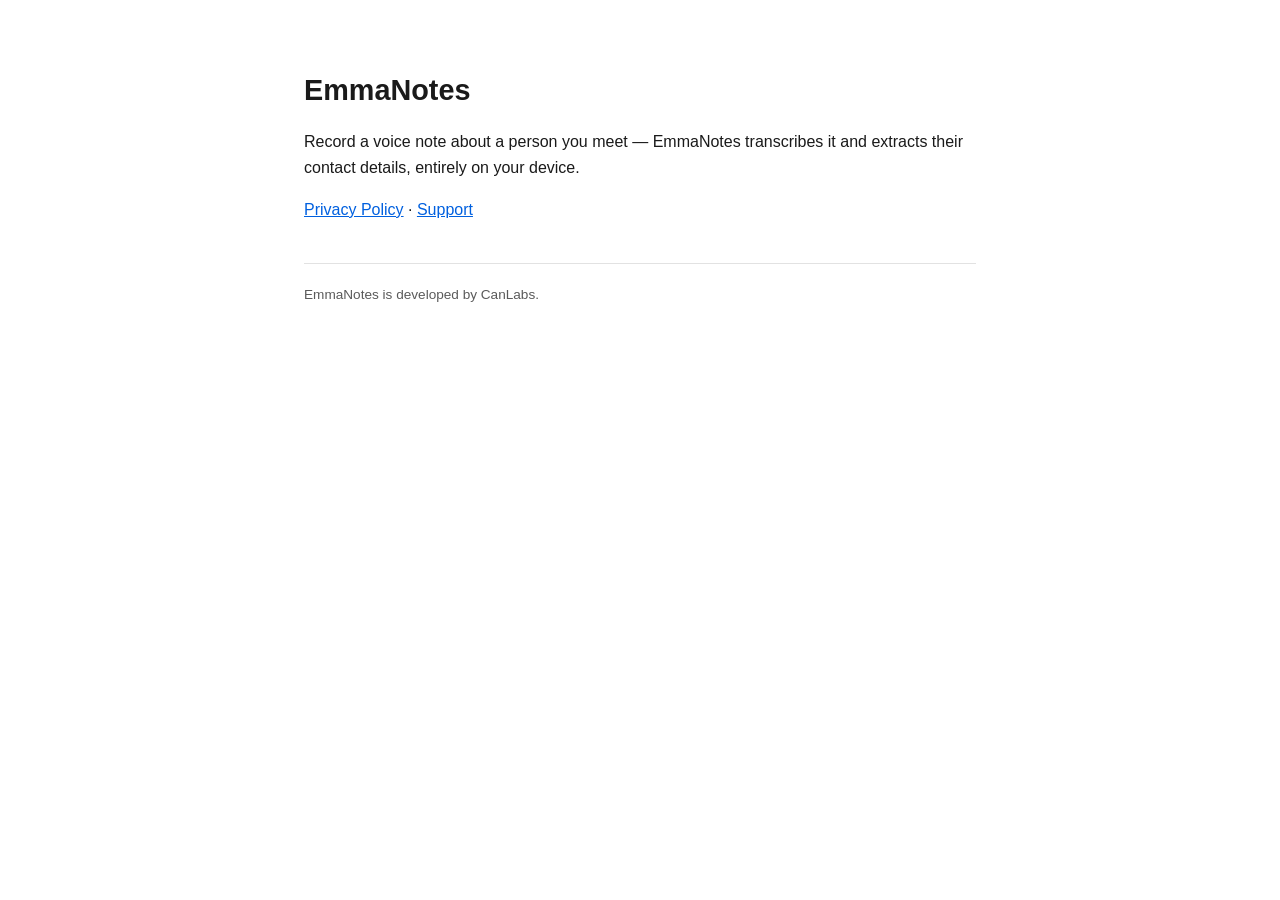
==== index.html @ cced8e54 "Add EmmaNotes privacy policy and support pages" ====
<!doctype html>
<html lang="en">
<head>
<meta charset="utf-8">
<meta name="viewport" content="width=device-width, initial-scale=1">
<title>EmmaNotes</title>
<link rel="stylesheet" href="style.css">
</head>
<body>
<main>
<h1>EmmaNotes</h1>
<p>Record a voice note about a person you meet — EmmaNotes transcribes it
and extracts their contact details, entirely on your device.</p>
<p>
  <a href="privacy.html">Privacy Policy</a> ·
  <a href="support.html">Support</a>
</p>
<footer>EmmaNotes is developed by CanLabs.</footer>
</main>
</body>
</html>
---- style.css ----
:root {
  color-scheme: light dark;
  --fg: #1a1a1a;
  --bg: #ffffff;
  --muted: #5a5a5a;
  --accent: #0060df;
  --border: #e2e2e2;
}
@media (prefers-color-scheme: dark) {
  :root {
    --fg: #f0f0f0;
    --bg: #121212;
    --muted: #a8a8a8;
    --accent: #6ea8ff;
    --border: #2c2c2c;
  }
}
* { box-sizing: border-box; }
body {
  margin: 0;
  font-family: -apple-system, BlinkMacSystemFont, "Segoe UI", Roboto, sans-serif;
  color: var(--fg);
  background: var(--bg);
  line-height: 1.6;
}
main {
  max-width: 720px;
  margin: 0 auto;
  padding: 48px 24px 96px;
}
h1 { font-size: 1.8rem; margin-bottom: 4px; }
h2 { font-size: 1.15rem; margin-top: 2.2em; }
.updated { color: var(--muted); font-size: 0.9rem; margin-bottom: 2em; }
a { color: var(--accent); }
nav { margin-bottom: 2.5em; font-size: 0.95rem; }
nav a { margin-right: 16px; }
footer { margin-top: 3em; padding-top: 1.5em; border-top: 1px solid var(--border); color: var(--muted); font-size: 0.85rem; }
ul { padding-left: 1.3em; }
li { margin-bottom: 0.4em; }
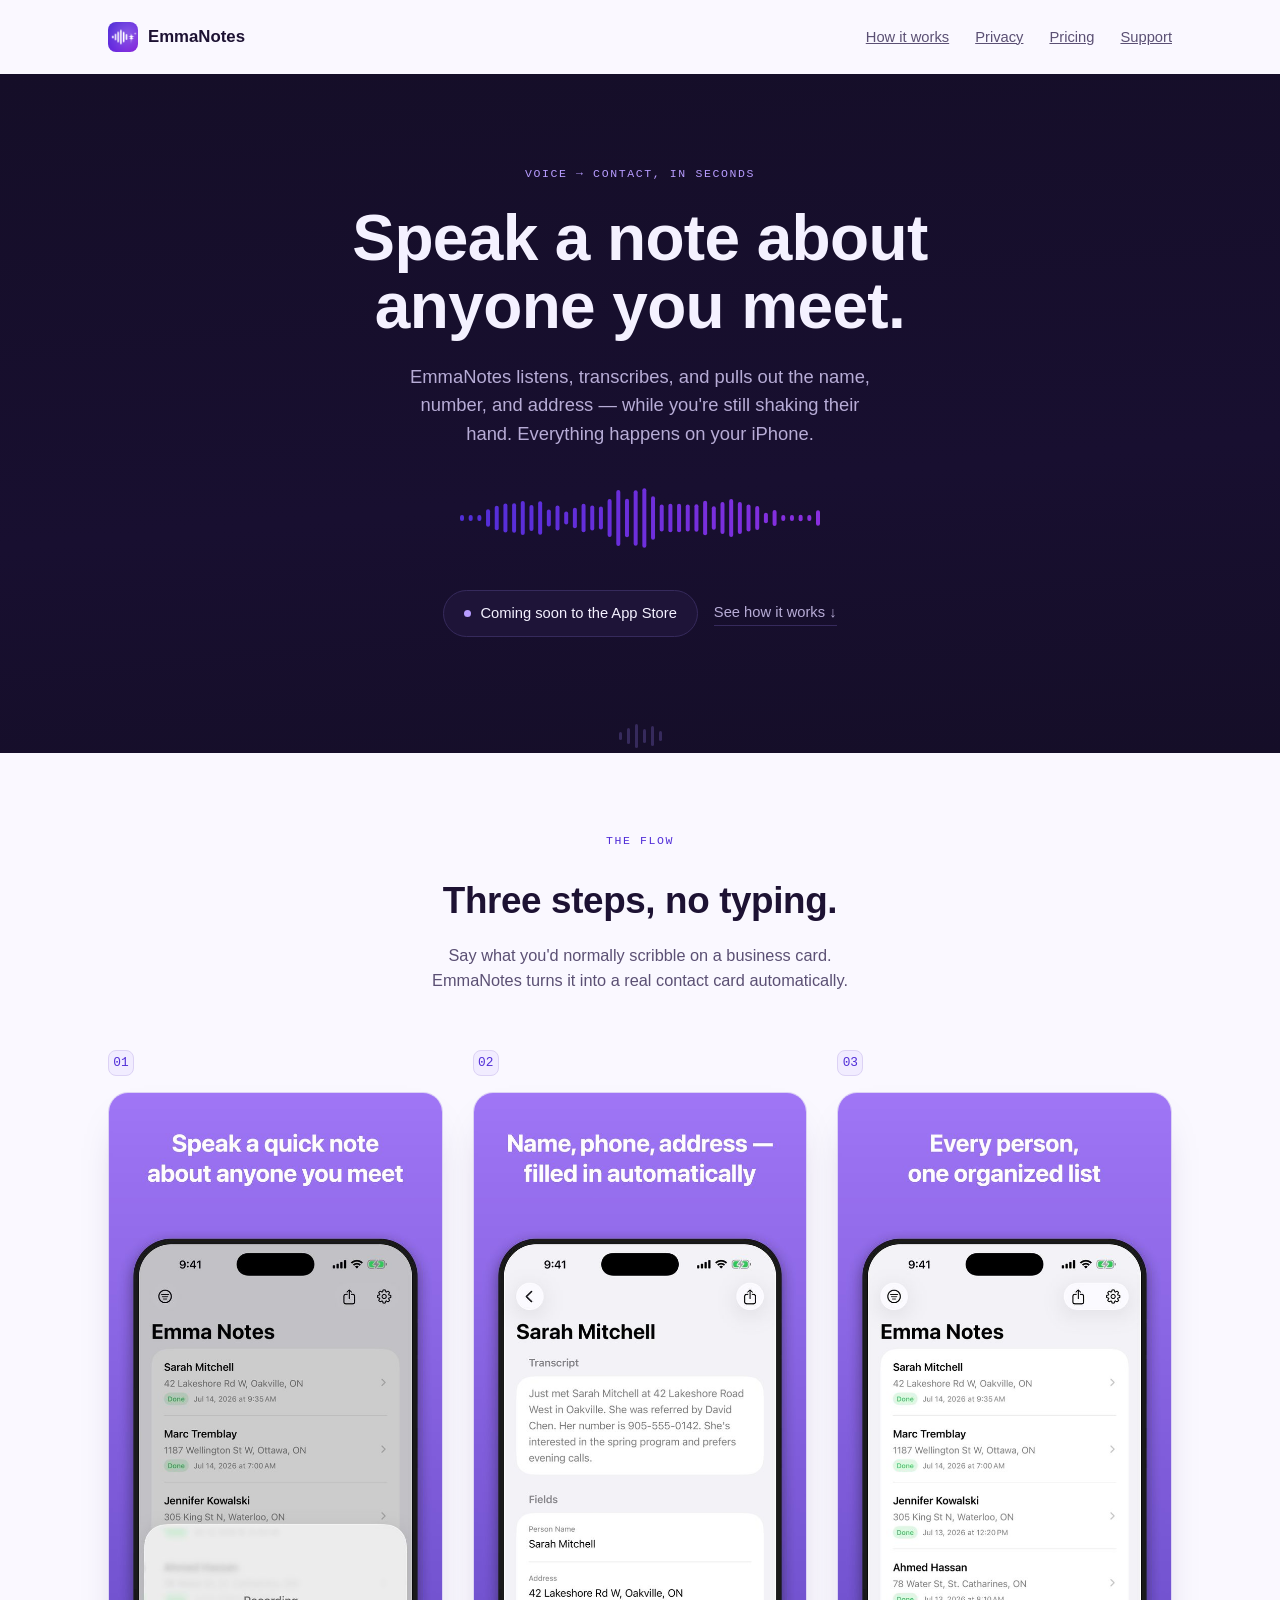
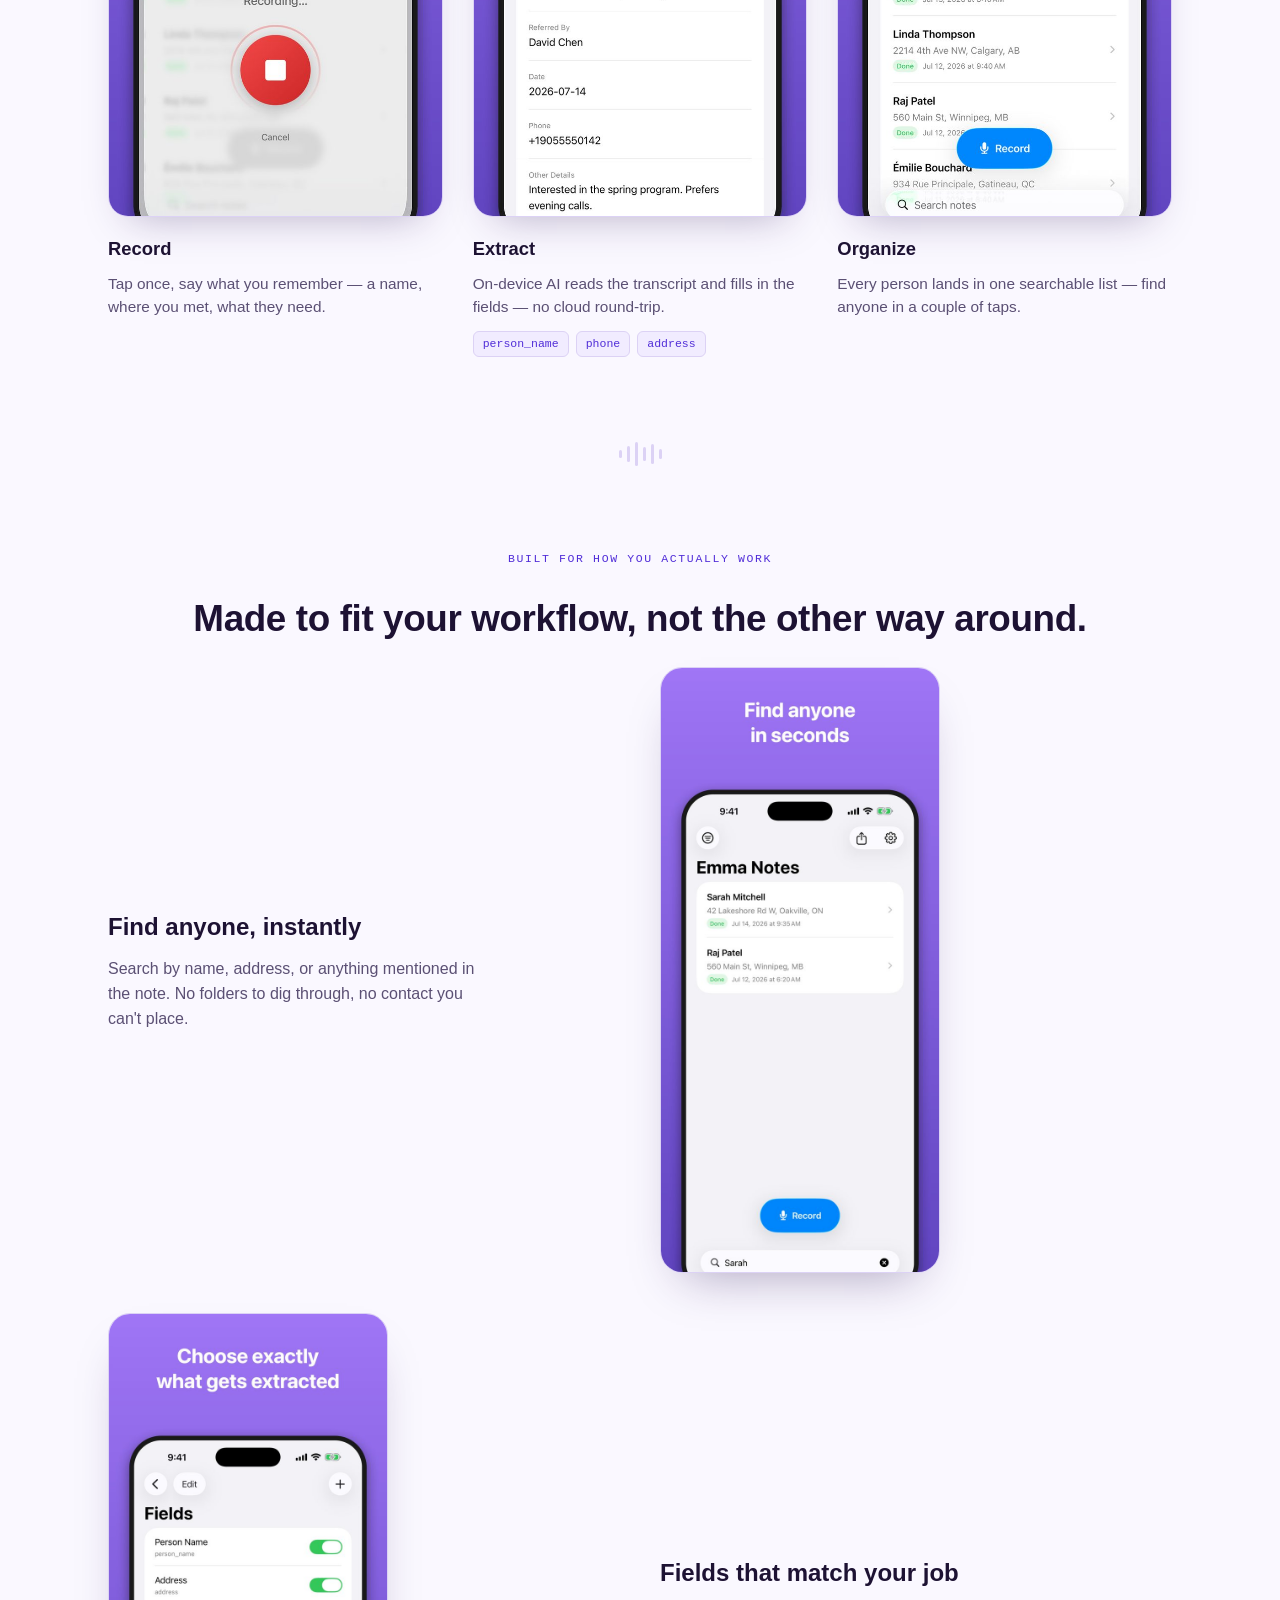
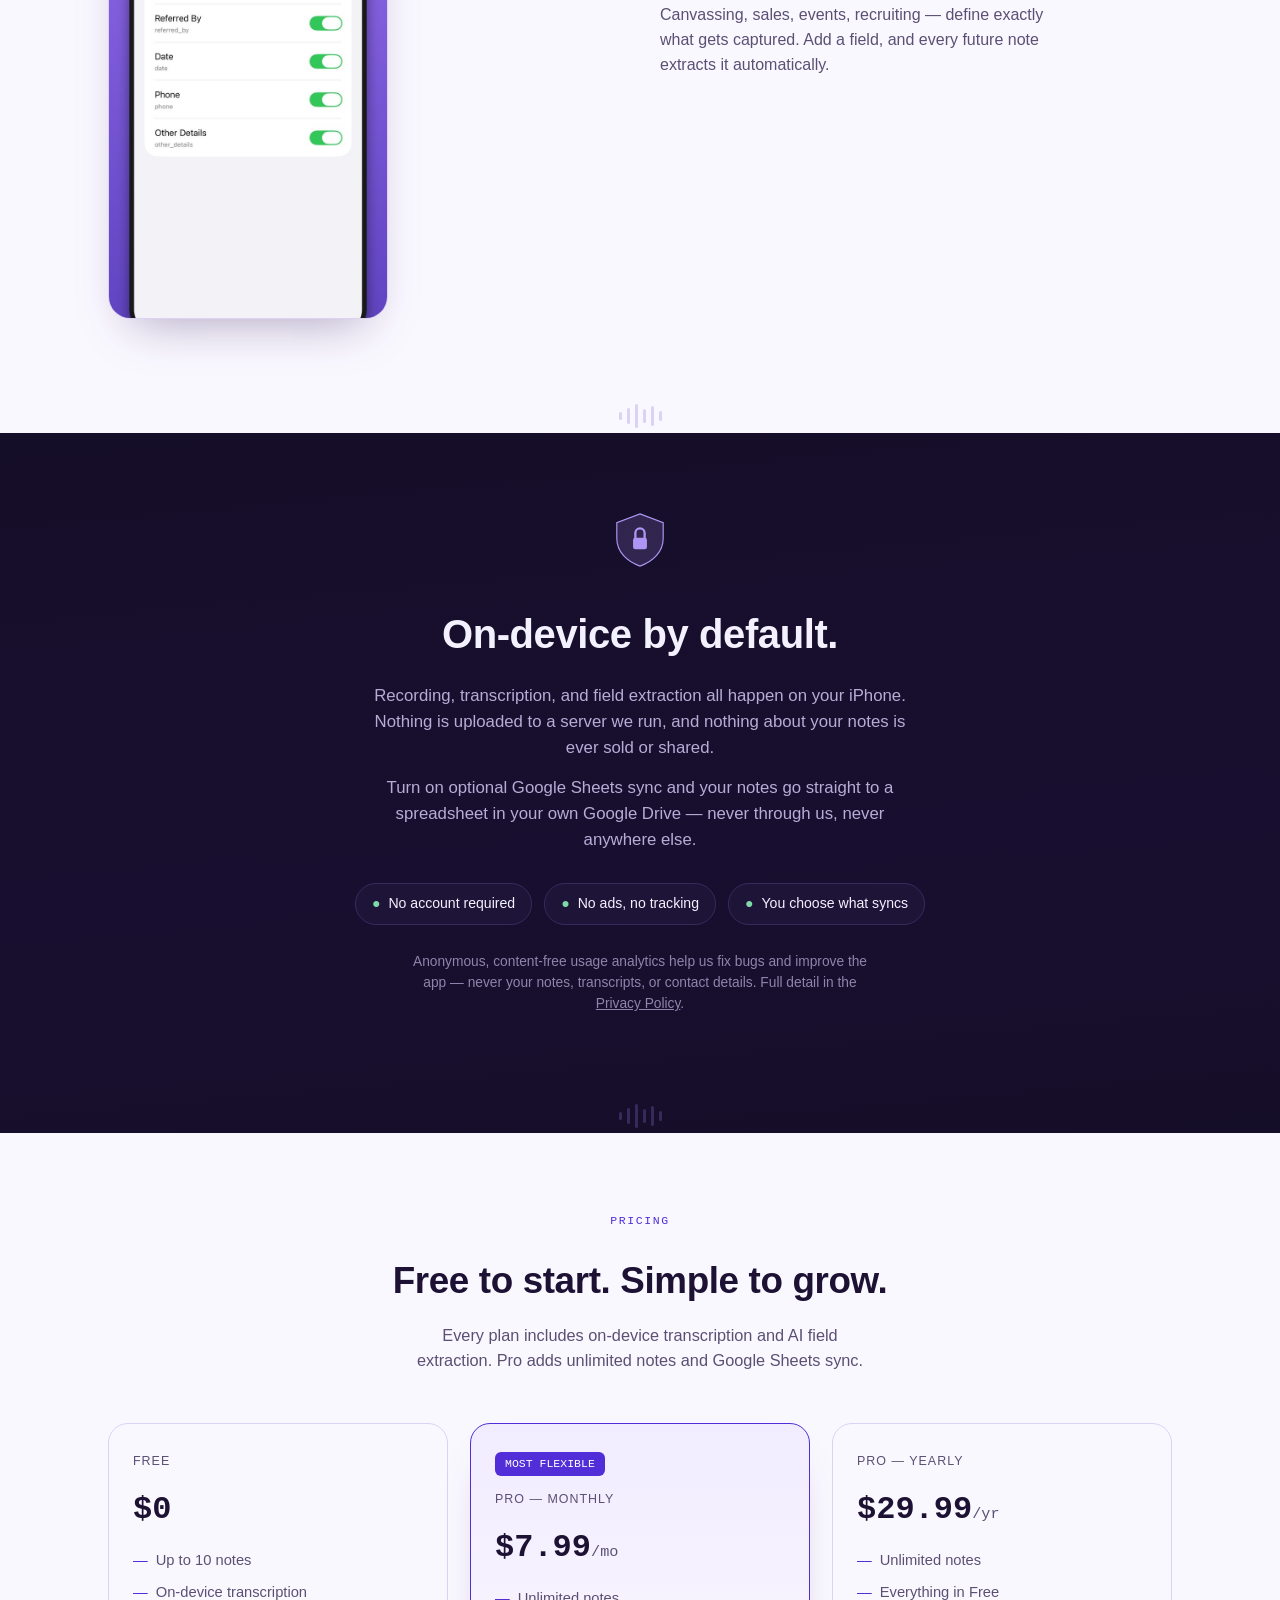
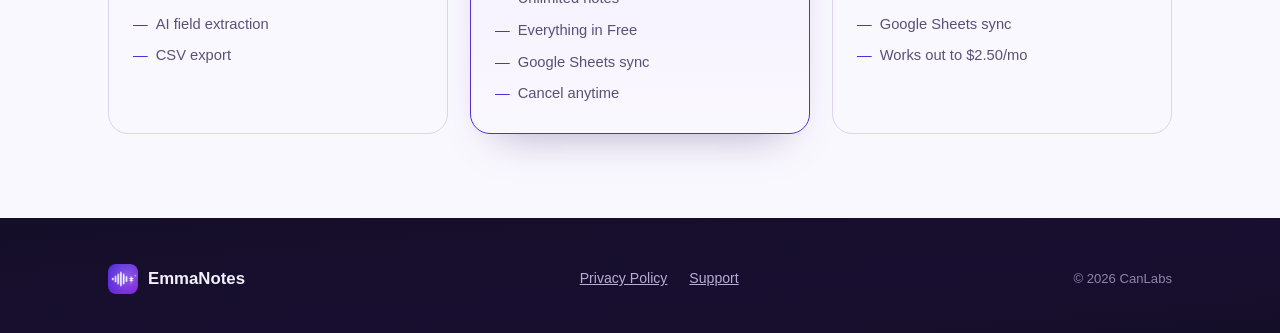
==== commit 1b6676d8: "Replace placeholder homepage with the full marketing landing page Hero, three-step "how it works" fl" ====
--- a/index.html
+++ b/index.html
@@ -3,19 +3,426 @@
 <head>
 <meta charset="utf-8">
 <meta name="viewport" content="width=device-width, initial-scale=1">
-<title>EmmaNotes</title>
-<link rel="stylesheet" href="style.css">
+<title>EmmaNotes — Speak a note about anyone you meet</title>
+<meta name="description" content="EmmaNotes transcribes and organizes voice notes about people you meet, entirely on your iPhone.">
+<link rel="icon" href="assets/icon.png">
+<style>
+  :root {
+    --ink: #150E28;
+    --ink-raised: #1E1438;
+    --ink-line: #362A5C;
+    --paper: #FAF8FF;
+    --paper-raised: #F1ECFF;
+    --paper-line: #DCD2F5;
+    --violet-deep: #512ED8;
+    --violet-bright: #8B2FE0;
+    --violet-glow: #B79CFF;
+    --text-on-paper: #1D1233;
+    --text-on-paper-dim: #5B5074;
+    --text-on-ink: #F4F1FF;
+    --text-on-ink-dim: #B7ACD6;
+    --shadow-color: 262deg 60% 20%;
+  }
+  :root[data-theme="dark"] { color-scheme: dark; }
+  :root[data-theme="light"] { color-scheme: light; }
+  @media (prefers-color-scheme: dark) {
+    :root:not([data-theme="light"]) { color-scheme: dark; }
+  }
+
+  * { box-sizing: border-box; margin: 0; padding: 0; }
+  html { scroll-behavior: smooth; }
+  body {
+    background: var(--paper);
+    color: var(--text-on-paper);
+    font-family: -apple-system, BlinkMacSystemFont, "Segoe UI", Roboto, Helvetica, Arial, sans-serif;
+    line-height: 1.55;
+    -webkit-font-smoothing: antialiased;
+    overflow-x: hidden;
+  }
+  .display {
+    font-family: ui-rounded, -apple-system, BlinkMacSystemFont, "SF Pro Rounded", "Helvetica Neue", sans-serif;
+    font-weight: 800;
+    letter-spacing: -0.01em;
+    text-wrap: balance;
+  }
+  .mono {
+    font-family: ui-monospace, "SF Mono", "Cascadia Code", Menlo, monospace;
+  }
+  a { color: inherit; }
+  img { max-width: 100%; display: block; }
+  .wrap { max-width: 1120px; margin: 0 auto; padding: 0 28px; }
+  section { position: relative; }
+
+  /* ---------- waveform divider ---------- */
+  .wave-divider { display: flex; align-items: center; justify-content: center; gap: 5px; height: 34px; }
+  .wave-divider span {
+    width: 3px; border-radius: 3px;
+    background: var(--divider-color, var(--paper-line));
+    animation: wave-pulse 2.6s ease-in-out infinite;
+  }
+  @media (prefers-reduced-motion: reduce) { .wave-divider span { animation: none; } }
+  .wave-divider span:nth-child(1) { height: 8px;  animation-delay: -1.9s; }
+  .wave-divider span:nth-child(2) { height: 16px; animation-delay: -1.5s; }
+  .wave-divider span:nth-child(3) { height: 24px; animation-delay: -1.1s; }
+  .wave-divider span:nth-child(4) { height: 14px; animation-delay: -0.7s; }
+  .wave-divider span:nth-child(5) { height: 20px; animation-delay: -0.3s; }
+  .wave-divider span:nth-child(6) { height: 10px; animation-delay: 0s; }
+  @keyframes wave-pulse { 0%,100% { transform: scaleY(0.55); opacity: .55; } 50% { transform: scaleY(1); opacity: 1; } }
+  .band-ink .wave-divider { --divider-color: var(--ink-line); }
+
+  /* ---------- nav ---------- */
+  nav.top {
+    display: flex; align-items: center; justify-content: space-between;
+    padding: 22px 28px; max-width: 1120px; margin: 0 auto;
+  }
+  .brand { display: flex; align-items: center; gap: 10px; font-weight: 800; font-size: 1.05rem; }
+  .brand img { width: 30px; height: 30px; border-radius: 8px; }
+  nav.top .links { display: flex; gap: 26px; font-size: 0.92rem; color: var(--text-on-paper-dim); }
+  nav.top .links a:hover { color: var(--violet-deep); }
+
+  /* ---------- hero (ink band) ---------- */
+  .band-ink {
+    background: linear-gradient(175deg, var(--ink) 0%, #180F30 60%, var(--ink) 100%);
+    color: var(--text-on-ink);
+  }
+  .hero { padding: 86px 0 70px; text-align: center; }
+  .eyebrow {
+    display: inline-block; font-size: 0.72rem; letter-spacing: 0.14em; text-transform: uppercase;
+    color: var(--violet-glow); margin-bottom: 22px;
+  }
+  .hero h1 { font-size: clamp(2.4rem, 5.4vw, 4rem); line-height: 1.06; margin-bottom: 22px; }
+  .hero .sub {
+    max-width: 46ch; margin: 0 auto 34px; font-size: 1.15rem; color: var(--text-on-ink-dim);
+  }
+  canvas#wave { display: block; margin: 0 auto 36px; }
+  .cta-row { display: flex; align-items: center; justify-content: center; gap: 16px; flex-wrap: wrap; margin-bottom: 12px; }
+  .badge-soon {
+    display: inline-flex; align-items: center; gap: 9px;
+    border: 1px solid var(--ink-line); border-radius: 999px; padding: 11px 20px;
+    font-size: 0.92rem; color: var(--text-on-ink);
+    background: var(--ink-raised);
+  }
+  .badge-soon .dot { width: 7px; height: 7px; border-radius: 50%; background: var(--violet-glow); animation: dot-pulse 1.8s ease-in-out infinite; }
+  @media (prefers-reduced-motion: reduce) { .badge-soon .dot { animation: none; } }
+  @keyframes dot-pulse { 0%,100% { opacity: 0.4; } 50% { opacity: 1; } }
+  .link-ghost {
+    font-size: 0.92rem; color: var(--text-on-ink-dim); text-decoration: none; border-bottom: 1px solid var(--ink-line); padding-bottom: 2px;
+  }
+  .link-ghost:hover { color: var(--text-on-ink); border-color: var(--violet-glow); }
+
+  /* ---------- how it works (paper band) ---------- */
+  .band-paper { background: var(--paper); }
+  .section-head { text-align: center; padding: 74px 0 10px; }
+  .section-head .eyebrow { color: var(--violet-deep); }
+  .section-head h2 { font-size: clamp(1.7rem, 3.4vw, 2.3rem); color: var(--text-on-paper); }
+  .section-head p { max-width: 52ch; margin: 14px auto 0; color: var(--text-on-paper-dim); font-size: 1.02rem; }
+
+  .steps { display: grid; grid-template-columns: repeat(3, 1fr); gap: 30px; padding: 46px 0 80px; }
+  @media (max-width: 860px) { .steps { grid-template-columns: 1fr; max-width: 380px; margin: 0 auto; } }
+  .step { text-align: left; }
+  .step .num {
+    font-family: ui-monospace, "SF Mono", Menlo, monospace; font-size: 0.8rem; color: var(--violet-deep);
+    background: var(--paper-raised); border: 1px solid var(--paper-line);
+    display: inline-flex; align-items: center; justify-content: center;
+    width: 26px; height: 26px; border-radius: 8px; margin-bottom: 16px;
+  }
+  .step .frame {
+    border-radius: 20px; overflow: hidden; border: 1px solid var(--paper-line);
+    box-shadow: 0 20px 40px -22px hsl(var(--shadow-color) / 0.35);
+    margin-bottom: 18px;
+  }
+  .step .frame img { width: 100%; }
+  .step h3 { font-size: 1.15rem; margin-bottom: 8px; }
+  .step p { color: var(--text-on-paper-dim); font-size: 0.96rem; }
+  .step .tags { display: flex; flex-wrap: wrap; gap: 7px; margin-top: 12px; }
+  .tag {
+    font-family: ui-monospace, "SF Mono", Menlo, monospace; font-size: 0.72rem;
+    background: var(--paper-raised); border: 1px solid var(--paper-line); color: var(--violet-deep);
+    padding: 3px 9px; border-radius: 6px;
+  }
+
+  /* ---------- features (paper, two-up) ---------- */
+  .features { display: grid; grid-template-columns: 1fr 1fr; gap: 40px; padding: 10px 0 80px; align-items: center; }
+  @media (max-width: 860px) { .features { grid-template-columns: 1fr; } }
+  .feature-row { display: contents; }
+  @media (max-width: 860px) { .feature-row { display: grid; gap: 40px; margin-bottom: 20px; } }
+  .feature-text h3 { font-size: 1.5rem; margin-bottom: 12px; }
+  .feature-text p { color: var(--text-on-paper-dim); font-size: 1rem; max-width: 44ch; }
+  .feature-img .frame {
+    border-radius: 22px; overflow: hidden; border: 1px solid var(--paper-line);
+    box-shadow: 0 24px 48px -24px hsl(var(--shadow-color) / 0.4);
+    max-width: 280px;
+  }
+  .feature-img .frame img { width: 100%; }
+  .feature-img { display: flex; }
+  .feature-row:nth-of-type(2) .feature-img { justify-content: flex-start; }
+  .feature-row:nth-of-type(2) .feature-text { order: 2; }
+
+  /* ---------- privacy (ink band) ---------- */
+  .privacy { padding: 78px 0 84px; text-align: center; }
+  .shield { width: 58px; height: 58px; margin: 0 auto 26px; opacity: 0.95; }
+  .privacy h2 { font-size: clamp(1.9rem, 3.6vw, 2.5rem); margin-bottom: 18px; }
+  .privacy p { max-width: 58ch; margin: 0 auto; color: var(--text-on-ink-dim); font-size: 1.05rem; }
+  .privacy p + p { margin-top: 14px; }
+  .privacy .fine { max-width: 60ch; margin: 26px auto 0; font-size: 0.86rem; color: var(--text-on-ink-dim); opacity: 0.75; }
+  .chips { display: flex; justify-content: center; gap: 12px; flex-wrap: wrap; margin: 30px 0 6px; }
+  .chip {
+    display: inline-flex; align-items: center; gap: 8px;
+    border: 1px solid var(--ink-line); background: var(--ink-raised);
+    border-radius: 999px; padding: 9px 16px; font-size: 0.88rem; color: var(--text-on-ink);
+  }
+  .chip .ok { color: #7ED9A6; }
+
+  /* ---------- pricing (paper) ---------- */
+  .pricing-grid { display: grid; grid-template-columns: repeat(3, 1fr); gap: 22px; padding: 40px 0 84px; }
+  @media (max-width: 860px) { .pricing-grid { grid-template-columns: 1fr; max-width: 380px; margin: 0 auto; } }
+  .plan {
+    border: 1px solid var(--paper-line); border-radius: 20px; padding: 28px 24px;
+    background: var(--paper);
+    display: flex; flex-direction: column; gap: 14px;
+  }
+  .plan.pro {
+    border-color: var(--violet-deep);
+    background: linear-gradient(180deg, var(--paper-raised), var(--paper));
+    box-shadow: 0 22px 44px -26px hsl(var(--shadow-color) / 0.4);
+  }
+  .plan .kicker { font-size: 0.78rem; letter-spacing: 0.08em; text-transform: uppercase; color: var(--text-on-paper-dim); }
+  .plan .price { font-family: ui-monospace, "SF Mono", Menlo, monospace; font-variant-numeric: tabular-nums; font-size: 2rem; font-weight: 600; }
+  .plan .price small { font-size: 0.95rem; font-weight: 400; color: var(--text-on-paper-dim); }
+  .plan ul { list-style: none; display: flex; flex-direction: column; gap: 9px; font-size: 0.92rem; color: var(--text-on-paper-dim); }
+  .plan ul li::before { content: "—"; color: var(--violet-deep); margin-right: 8px; }
+  .plan .tier-label {
+    align-self: flex-start; font-size: 0.72rem; font-family: ui-monospace, "SF Mono", Menlo, monospace;
+    background: var(--violet-deep); color: white; padding: 3px 10px; border-radius: 6px;
+  }
+
+  /* ---------- footer (ink) ---------- */
+  footer.band-ink { padding: 46px 0 40px; }
+  .foot-row { display: flex; align-items: center; justify-content: space-between; flex-wrap: wrap; gap: 18px; }
+  .foot-links { display: flex; gap: 22px; font-size: 0.88rem; color: var(--text-on-ink-dim); }
+  .foot-links a:hover { color: var(--text-on-ink); }
+  .foot-copy { font-size: 0.82rem; color: var(--text-on-ink-dim); opacity: 0.75; }
+  :focus-visible { outline: 2px solid var(--violet-glow); outline-offset: 3px; }
+</style>
 </head>
 <body>
-<main>
-<h1>EmmaNotes</h1>
-<p>Record a voice note about a person you meet — EmmaNotes transcribes it
-and extracts their contact details, entirely on your device.</p>
-<p>
-  <a href="privacy.html">Privacy Policy</a> ·
-  <a href="support.html">Support</a>
-</p>
-<footer>EmmaNotes is developed by CanLabs.</footer>
-</main>
+
+
+<nav class="top">
+  <div class="brand">
+    <img src="assets/icon.png" alt="">
+    EmmaNotes
+  </div>
+  <div class="links">
+    <a href="#how">How it works</a>
+    <a href="#privacy">Privacy</a>
+    <a href="#pricing">Pricing</a>
+    <a href="support.html">Support</a>
+  </div>
+</nav>
+
+<section class="band-ink">
+  <div class="wrap hero">
+    <span class="eyebrow mono">Voice → contact, in seconds</span>
+    <h1 class="display">Speak a note about<br>anyone you meet.</h1>
+    <p class="sub">EmmaNotes listens, transcribes, and pulls out the name, number, and address — while you're still shaking their hand. Everything happens on your iPhone.</p>
+    <canvas id="wave" width="360" height="72"></canvas>
+    <div class="cta-row">
+      <span class="badge-soon"><span class="dot"></span> Coming soon to the App Store</span>
+      <a class="link-ghost" href="#how">See how it works ↓</a>
+    </div>
+  </div>
+  <div class="wave-divider" aria-hidden="true"><span></span><span></span><span></span><span></span><span></span><span></span></div>
+</section>
+
+<section class="band-paper" id="how">
+  <div class="wrap">
+    <div class="section-head">
+      <span class="eyebrow mono">The flow</span>
+      <h2 class="display">Three steps, no typing.</h2>
+      <p>Say what you'd normally scribble on a business card. EmmaNotes turns it into a real contact card automatically.</p>
+    </div>
+    <div class="steps">
+      <div class="step">
+        <span class="num mono">01</span>
+        <div class="frame"><img src="assets/1-record.jpg" alt="Recording a voice note in EmmaNotes"></div>
+        <h3>Record</h3>
+        <p>Tap once, say what you remember — a name, where you met, what they need.</p>
+      </div>
+      <div class="step">
+        <span class="num mono">02</span>
+        <div class="frame"><img src="assets/2-fields.jpg" alt="EmmaNotes filling in structured fields from a transcript"></div>
+        <h3>Extract</h3>
+        <p>On-device AI reads the transcript and fills in the fields — no cloud round-trip.</p>
+        <div class="tags"><span class="tag">person_name</span><span class="tag">phone</span><span class="tag">address</span></div>
+      </div>
+      <div class="step">
+        <span class="num mono">03</span>
+        <div class="frame"><img src="assets/3-list.jpg" alt="A searchable list of organized notes in EmmaNotes"></div>
+        <h3>Organize</h3>
+        <p>Every person lands in one searchable list — find anyone in a couple of taps.</p>
+      </div>
+    </div>
+  </div>
+  <div class="wave-divider" aria-hidden="true"><span></span><span></span><span></span><span></span><span></span><span></span></div>
+</section>
+
+<section class="band-paper">
+  <div class="wrap">
+    <div class="section-head">
+      <span class="eyebrow mono">Built for how you actually work</span>
+      <h2 class="display">Made to fit your workflow, not the other way around.</h2>
+    </div>
+    <div class="features">
+      <div class="feature-row">
+        <div class="feature-text">
+          <h3>Find anyone, instantly</h3>
+          <p>Search by name, address, or anything mentioned in the note. No folders to dig through, no contact you can't place.</p>
+        </div>
+        <div class="feature-img"><div class="frame"><img src="assets/4-search.jpg" alt="Searching notes in EmmaNotes"></div></div>
+      </div>
+      <div class="feature-row">
+        <div class="feature-text">
+          <h3>Fields that match your job</h3>
+          <p>Canvassing, sales, events, recruiting — define exactly what gets captured. Add a field, and every future note extracts it automatically.</p>
+        </div>
+        <div class="feature-img"><div class="frame"><img src="assets/5-custom.jpg" alt="Customizing extracted fields in EmmaNotes"></div></div>
+      </div>
+    </div>
+  </div>
+  <div class="wave-divider" aria-hidden="true"><span></span><span></span><span></span><span></span><span></span><span></span></div>
+</section>
+
+<section class="band-ink" id="privacy">
+  <div class="wrap privacy">
+    <svg class="shield" viewBox="0 0 100 100" fill="none" xmlns="http://www.w3.org/2000/svg" aria-hidden="true">
+      <path d="M50 5L90 20V47C90 70 73 87 50 95C27 87 10 70 10 47V20L50 5Z" fill="var(--violet-glow)" opacity="0.18"/>
+      <path d="M50 5L90 20V47C90 70 73 87 50 95C27 87 10 70 10 47V20L50 5Z" stroke="var(--violet-glow)" stroke-width="2"/>
+      <rect x="38" y="46" width="24" height="20" rx="4" fill="var(--violet-glow)"/>
+      <path d="M42 46V38a8 8 0 0 1 16 0v8" stroke="var(--violet-glow)" stroke-width="4" stroke-linecap="round"/>
+    </svg>
+    <h2 class="display">On-device by default.</h2>
+    <p>Recording, transcription, and field extraction all happen on your iPhone. Nothing is uploaded to a server we run, and nothing about your notes is ever sold or shared.</p>
+    <p>Turn on optional Google Sheets sync and your notes go straight to a spreadsheet in your own Google Drive — never through us, never anywhere else.</p>
+    <div class="chips">
+      <span class="chip"><span class="ok">●</span> No account required</span>
+      <span class="chip"><span class="ok">●</span> No ads, no tracking</span>
+      <span class="chip"><span class="ok">●</span> You choose what syncs</span>
+    </div>
+    <p class="fine">Anonymous, content-free usage analytics help us fix bugs and improve the app — never your notes, transcripts, or contact details. Full detail in the <a href="privacy.html" style="text-decoration:underline;">Privacy Policy</a>.</p>
+  </div>
+  <div class="wave-divider" aria-hidden="true"><span></span><span></span><span></span><span></span><span></span><span></span></div>
+</section>
+
+<section class="band-paper" id="pricing">
+  <div class="wrap">
+    <div class="section-head">
+      <span class="eyebrow mono">Pricing</span>
+      <h2 class="display">Free to start. Simple to grow.</h2>
+      <p>Every plan includes on-device transcription and AI field extraction. Pro adds unlimited notes and Google Sheets sync.</p>
+    </div>
+    <div class="pricing-grid">
+      <div class="plan">
+        <span class="kicker">Free</span>
+        <div class="price">$0</div>
+        <ul>
+          <li>Up to 10 notes</li>
+          <li>On-device transcription</li>
+          <li>AI field extraction</li>
+          <li>CSV export</li>
+        </ul>
+      </div>
+      <div class="plan pro">
+        <span class="tier-label">MOST FLEXIBLE</span>
+        <span class="kicker">Pro — Monthly</span>
+        <div class="price">$7.99<small>/mo</small></div>
+        <ul>
+          <li>Unlimited notes</li>
+          <li>Everything in Free</li>
+          <li>Google Sheets sync</li>
+          <li>Cancel anytime</li>
+        </ul>
+      </div>
+      <div class="plan">
+        <span class="kicker">Pro — Yearly</span>
+        <div class="price">$29.99<small>/yr</small></div>
+        <ul>
+          <li>Unlimited notes</li>
+          <li>Everything in Free</li>
+          <li>Google Sheets sync</li>
+          <li>Works out to $2.50/mo</li>
+        </ul>
+      </div>
+    </div>
+  </div>
+</section>
+
+<footer class="band-ink">
+  <div class="wrap foot-row">
+    <div class="brand"><img src="assets/icon.png" alt=""> EmmaNotes</div>
+    <div class="foot-links">
+      <a href="privacy.html">Privacy Policy</a>
+      <a href="support.html">Support</a>
+    </div>
+    <div class="foot-copy">© 2026 CanLabs</div>
+  </div>
+</footer>
+
+<script>
+(function () {
+  var canvas = document.getElementById('wave');
+  if (!canvas) return;
+  var ctx = canvas.getContext('2d');
+  var dpr = Math.min(window.devicePixelRatio || 1, 2);
+  var reduceMotion = window.matchMedia('(prefers-reduced-motion: reduce)').matches;
+  var W = canvas.clientWidth, H = canvas.clientHeight;
+  canvas.width = W * dpr; canvas.height = H * dpr;
+  ctx.scale(dpr, dpr);
+
+  var bars = 42;
+  var barW = 4;
+  var gap = (W - bars * barW) / (bars - 1);
+  var heights = new Array(bars).fill(0).map(function (_, i) {
+    var mid = bars / 2;
+    var d = Math.abs(i - mid) / mid;
+    return (1 - d * 0.75) * (0.35 + Math.random() * 0.4);
+  });
+  var phase = 0;
+
+  function color(t) {
+    // interpolate between violet-deep and violet-bright
+    var c1 = [81, 46, 216], c2 = [139, 47, 224];
+    var r = Math.round(c1[0] + (c2[0] - c1[0]) * t);
+    var g = Math.round(c1[1] + (c2[1] - c1[1]) * t);
+    var b = Math.round(c1[2] + (c2[2] - c1[2]) * t);
+    return 'rgb(' + r + ',' + g + ',' + b + ')';
+  }
+
+  function draw() {
+    ctx.clearRect(0, 0, W, H);
+    for (var i = 0; i < bars; i++) {
+      var base = heights[i];
+      var wobble = reduceMotion ? 0 : Math.sin(phase + i * 0.5) * 0.18;
+      var h = Math.max(6, (base + wobble) * H);
+      var x = i * (barW + gap);
+      var y = (H - h) / 2;
+      ctx.fillStyle = color(i / bars);
+      ctx.beginPath();
+      if (ctx.roundRect) { ctx.roundRect(x, y, barW, h, 2); } else { ctx.rect(x, y, barW, h); }
+      ctx.fill();
+    }
+  }
+
+  draw();
+  if (!reduceMotion) {
+    (function loop() {
+      phase += 0.045;
+      draw();
+      requestAnimationFrame(loop);
+    })();
+  }
+})();
+</script>
+
 </body>
 </html>
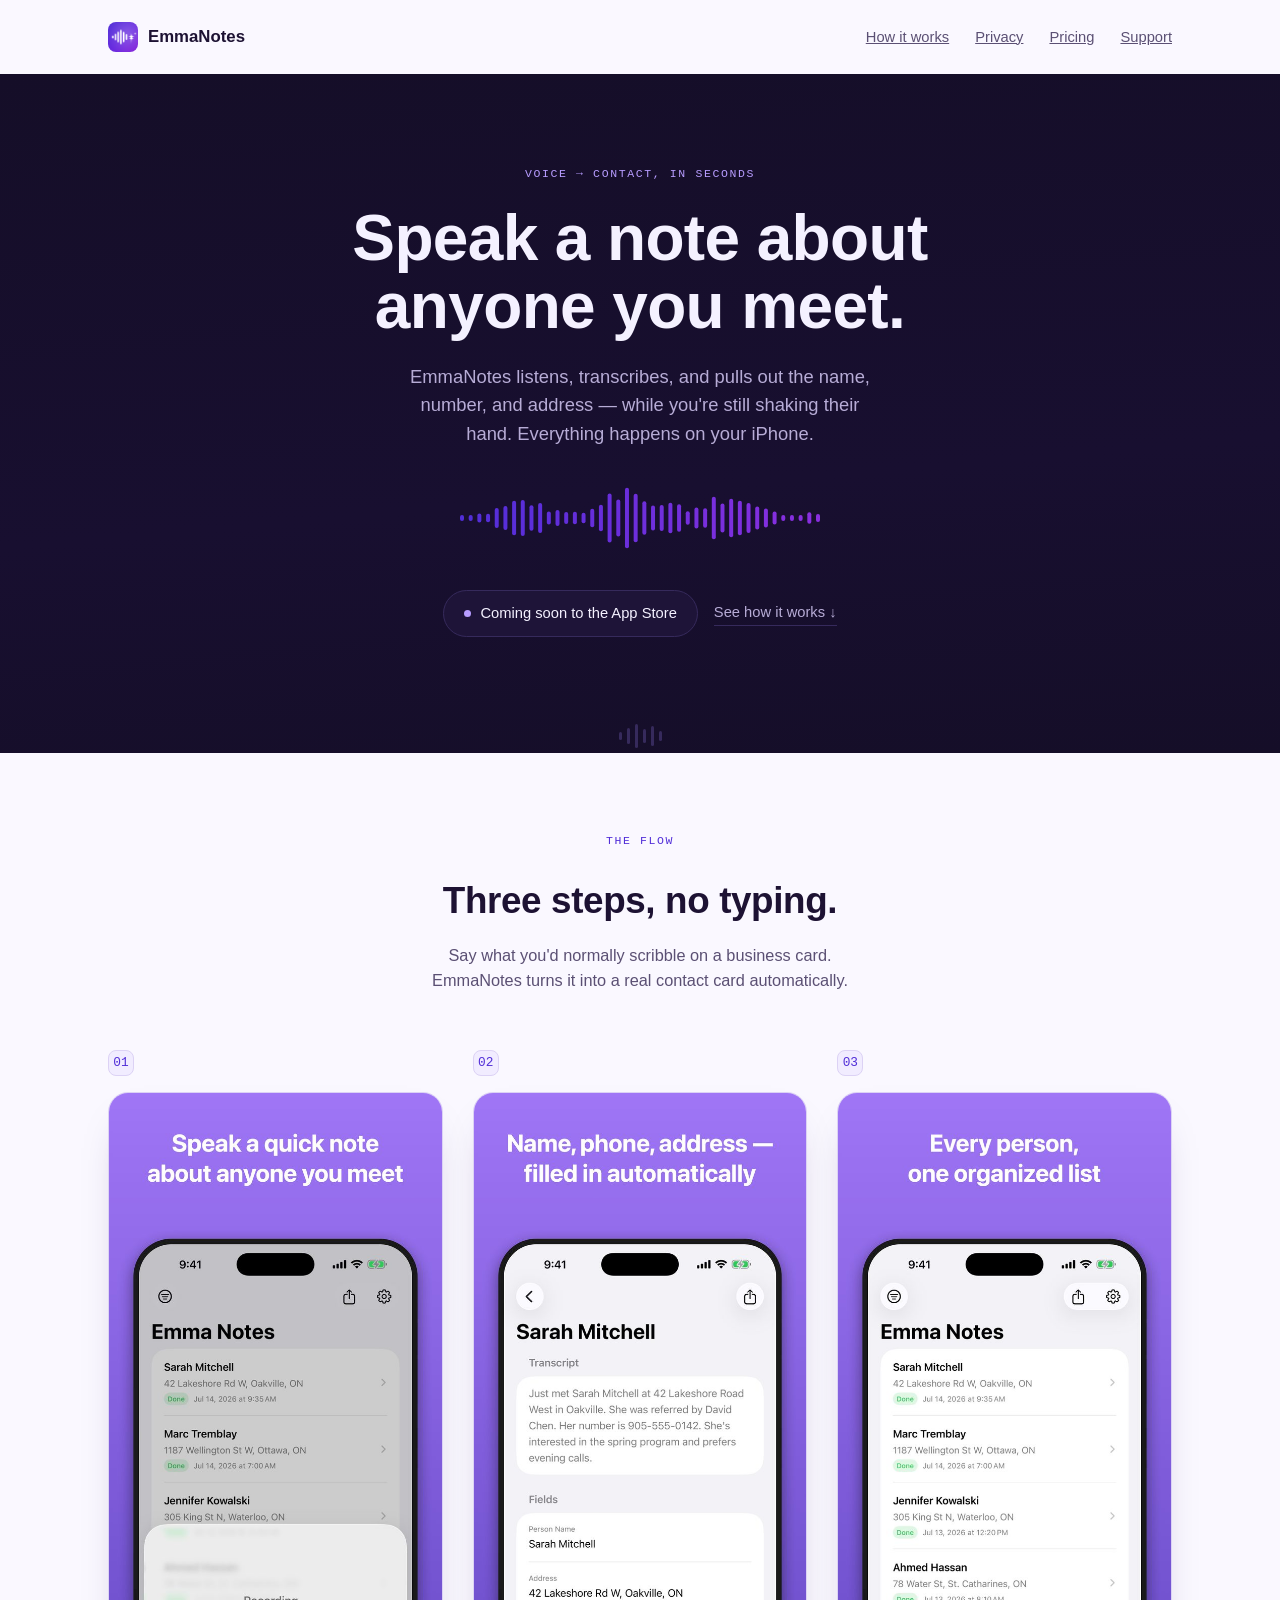
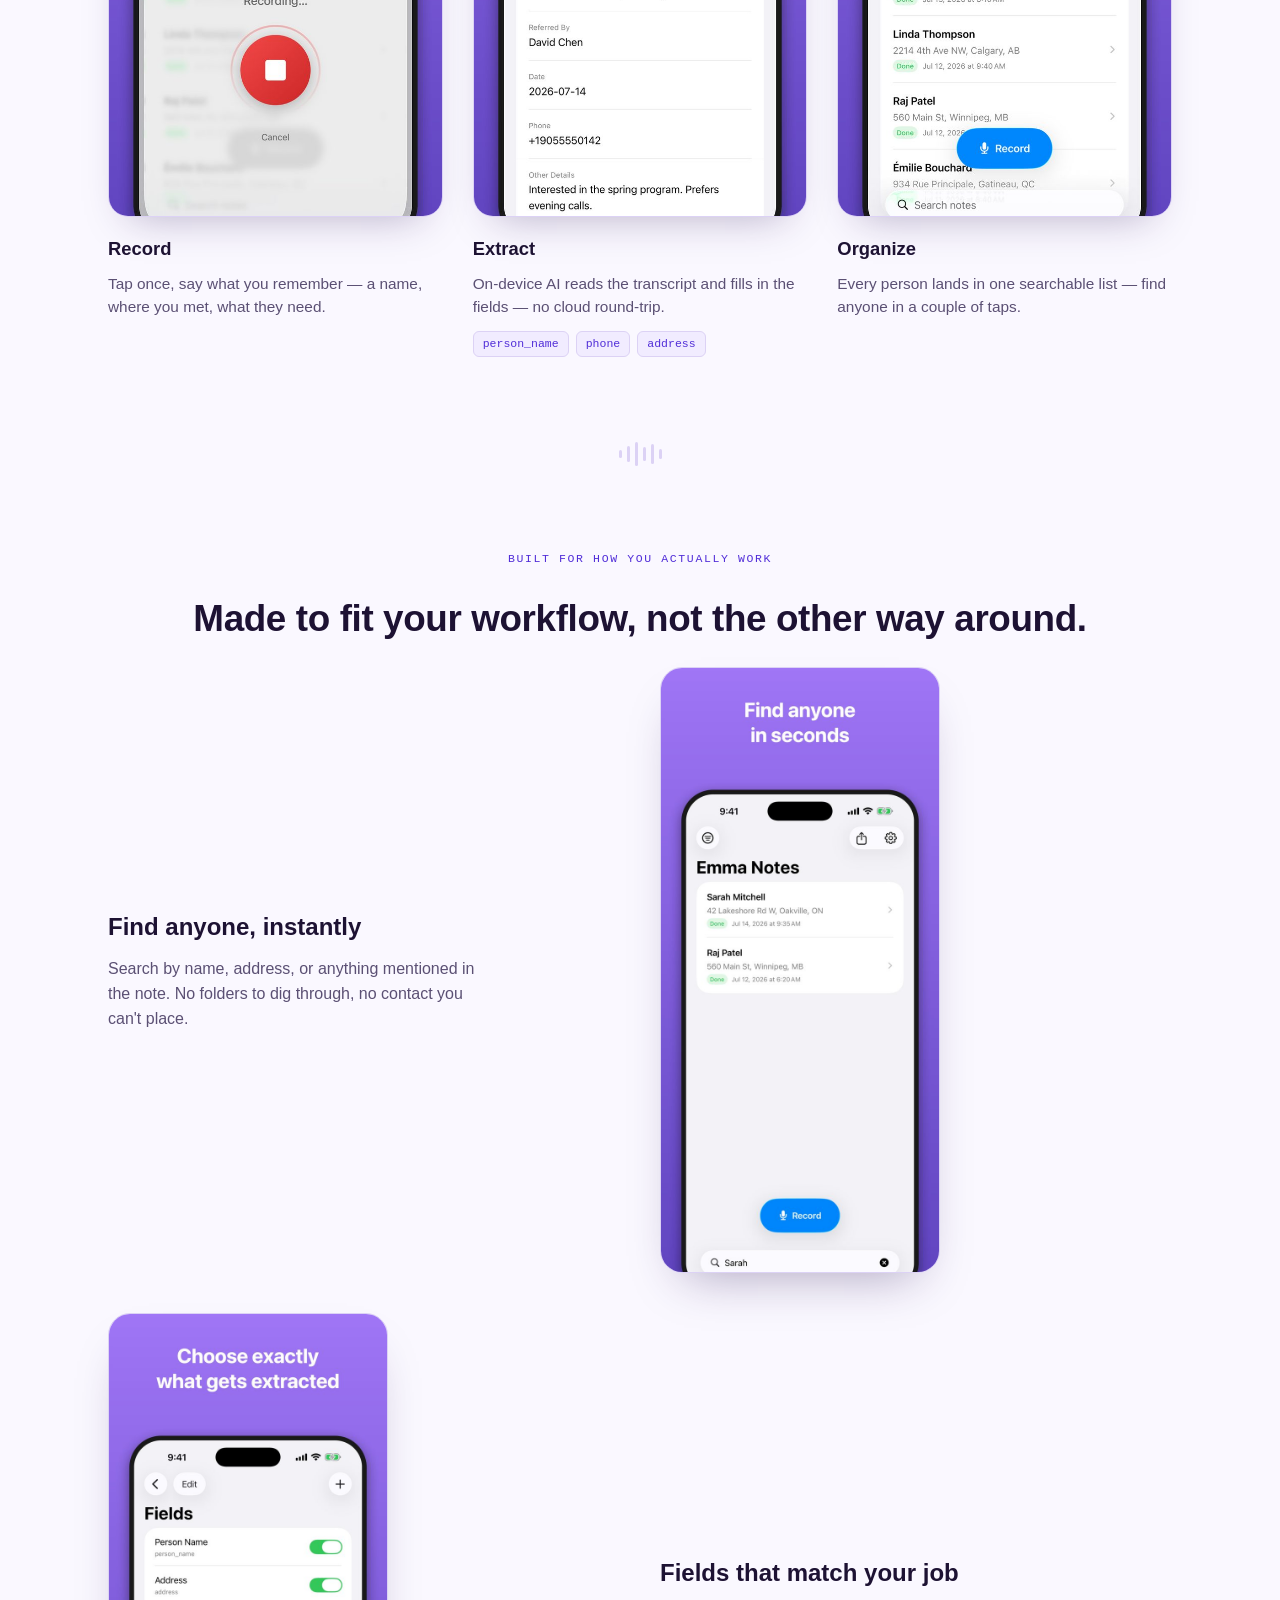
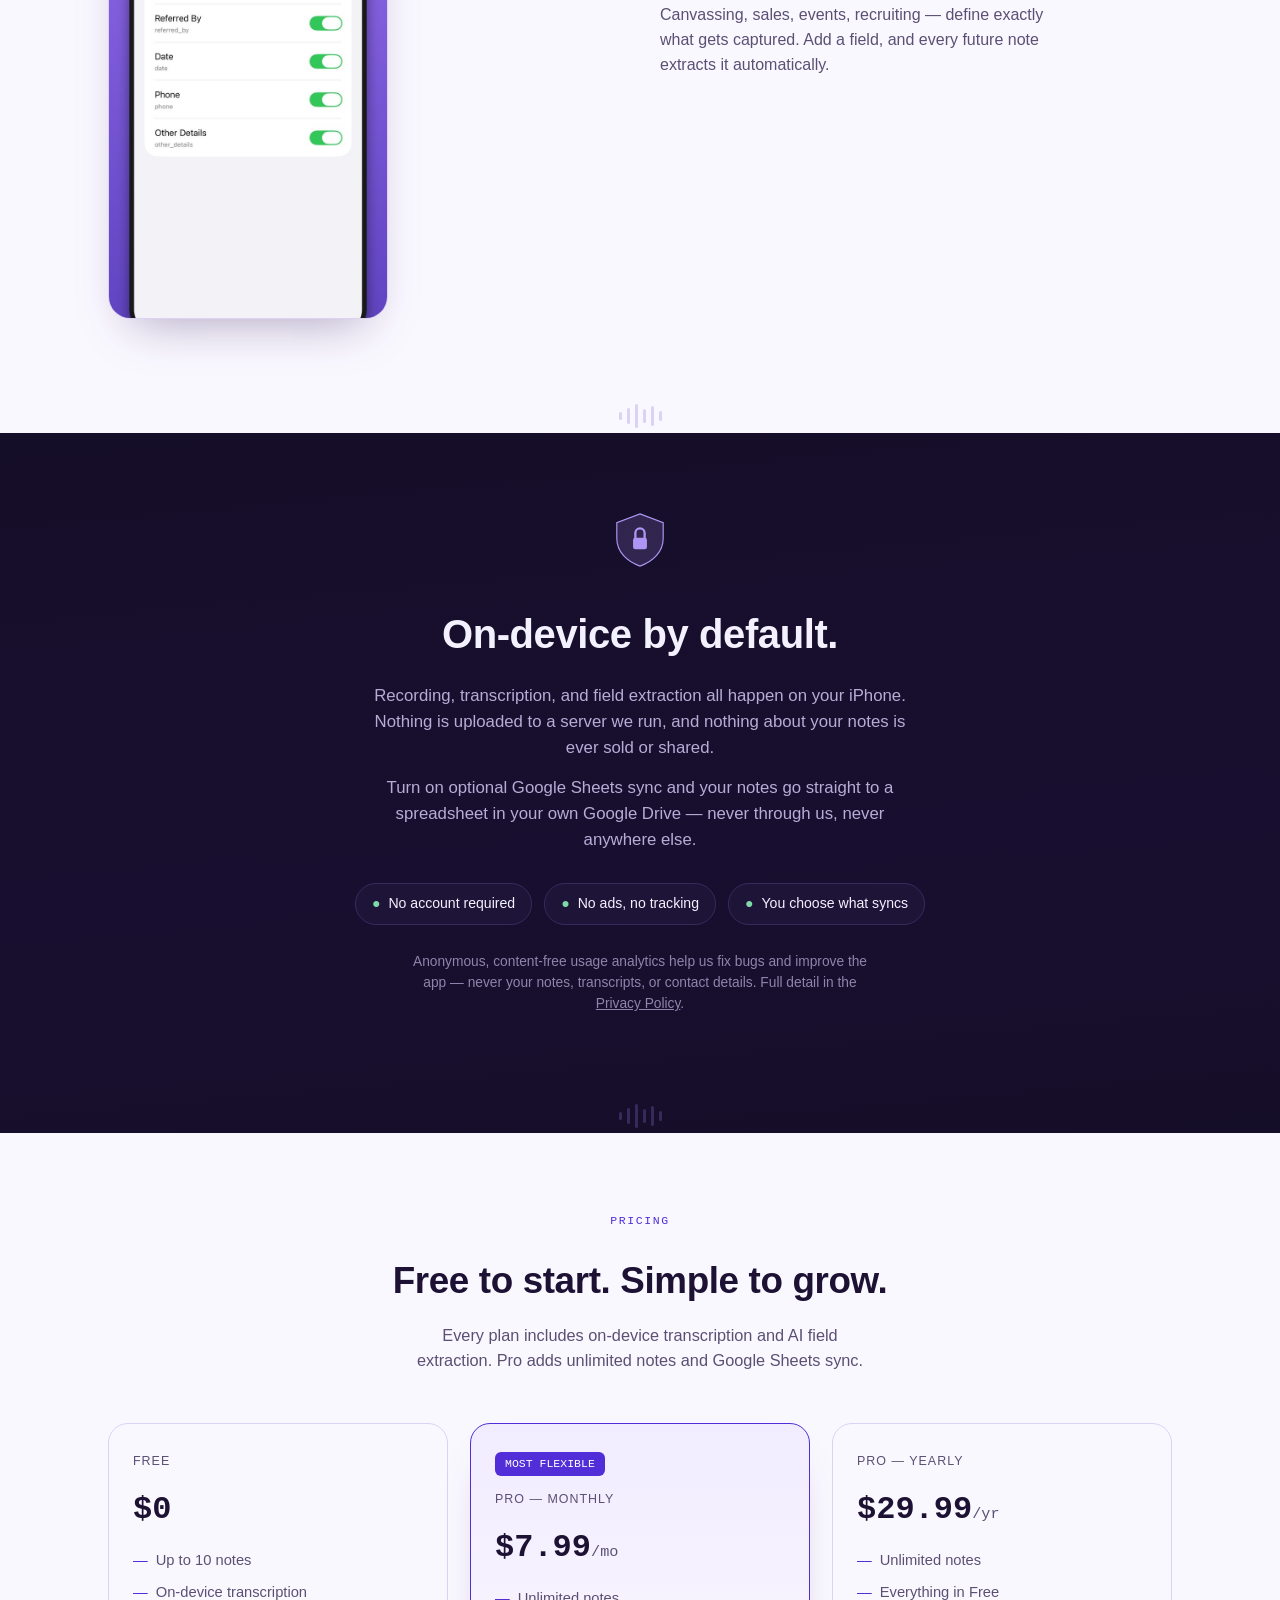
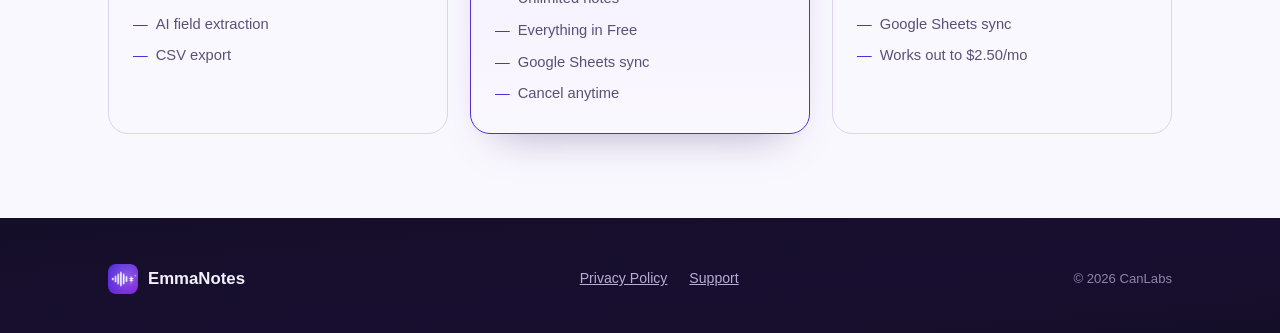
==== commit 86365167: "Unify Privacy Policy and Support pages with the new site design privacy.html and support.html still " ====
--- a/index.html
+++ b/index.html
@@ -6,85 +6,9 @@
 <title>EmmaNotes — Speak a note about anyone you meet</title>
 <meta name="description" content="EmmaNotes transcribes and organizes voice notes about people you meet, entirely on your iPhone.">
 <link rel="icon" href="assets/icon.png">
+<link rel="stylesheet" href="site.css">
 <style>
-  :root {
-    --ink: #150E28;
-    --ink-raised: #1E1438;
-    --ink-line: #362A5C;
-    --paper: #FAF8FF;
-    --paper-raised: #F1ECFF;
-    --paper-line: #DCD2F5;
-    --violet-deep: #512ED8;
-    --violet-bright: #8B2FE0;
-    --violet-glow: #B79CFF;
-    --text-on-paper: #1D1233;
-    --text-on-paper-dim: #5B5074;
-    --text-on-ink: #F4F1FF;
-    --text-on-ink-dim: #B7ACD6;
-    --shadow-color: 262deg 60% 20%;
-  }
-  :root[data-theme="dark"] { color-scheme: dark; }
-  :root[data-theme="light"] { color-scheme: light; }
-  @media (prefers-color-scheme: dark) {
-    :root:not([data-theme="light"]) { color-scheme: dark; }
-  }
-
-  * { box-sizing: border-box; margin: 0; padding: 0; }
-  html { scroll-behavior: smooth; }
-  body {
-    background: var(--paper);
-    color: var(--text-on-paper);
-    font-family: -apple-system, BlinkMacSystemFont, "Segoe UI", Roboto, Helvetica, Arial, sans-serif;
-    line-height: 1.55;
-    -webkit-font-smoothing: antialiased;
-    overflow-x: hidden;
-  }
-  .display {
-    font-family: ui-rounded, -apple-system, BlinkMacSystemFont, "SF Pro Rounded", "Helvetica Neue", sans-serif;
-    font-weight: 800;
-    letter-spacing: -0.01em;
-    text-wrap: balance;
-  }
-  .mono {
-    font-family: ui-monospace, "SF Mono", "Cascadia Code", Menlo, monospace;
-  }
-  a { color: inherit; }
-  img { max-width: 100%; display: block; }
-  .wrap { max-width: 1120px; margin: 0 auto; padding: 0 28px; }
-  section { position: relative; }
-
-  /* ---------- waveform divider ---------- */
-  .wave-divider { display: flex; align-items: center; justify-content: center; gap: 5px; height: 34px; }
-  .wave-divider span {
-    width: 3px; border-radius: 3px;
-    background: var(--divider-color, var(--paper-line));
-    animation: wave-pulse 2.6s ease-in-out infinite;
-  }
-  @media (prefers-reduced-motion: reduce) { .wave-divider span { animation: none; } }
-  .wave-divider span:nth-child(1) { height: 8px;  animation-delay: -1.9s; }
-  .wave-divider span:nth-child(2) { height: 16px; animation-delay: -1.5s; }
-  .wave-divider span:nth-child(3) { height: 24px; animation-delay: -1.1s; }
-  .wave-divider span:nth-child(4) { height: 14px; animation-delay: -0.7s; }
-  .wave-divider span:nth-child(5) { height: 20px; animation-delay: -0.3s; }
-  .wave-divider span:nth-child(6) { height: 10px; animation-delay: 0s; }
-  @keyframes wave-pulse { 0%,100% { transform: scaleY(0.55); opacity: .55; } 50% { transform: scaleY(1); opacity: 1; } }
-  .band-ink .wave-divider { --divider-color: var(--ink-line); }
-
-  /* ---------- nav ---------- */
-  nav.top {
-    display: flex; align-items: center; justify-content: space-between;
-    padding: 22px 28px; max-width: 1120px; margin: 0 auto;
-  }
-  .brand { display: flex; align-items: center; gap: 10px; font-weight: 800; font-size: 1.05rem; }
-  .brand img { width: 30px; height: 30px; border-radius: 8px; }
-  nav.top .links { display: flex; gap: 26px; font-size: 0.92rem; color: var(--text-on-paper-dim); }
-  nav.top .links a:hover { color: var(--violet-deep); }
-
   /* ---------- hero (ink band) ---------- */
-  .band-ink {
-    background: linear-gradient(175deg, var(--ink) 0%, #180F30 60%, var(--ink) 100%);
-    color: var(--text-on-ink);
-  }
   .hero { padding: 86px 0 70px; text-align: center; }
   .eyebrow {
     display: inline-block; font-size: 0.72rem; letter-spacing: 0.14em; text-transform: uppercase;
@@ -195,14 +119,6 @@
     align-self: flex-start; font-size: 0.72rem; font-family: ui-monospace, "SF Mono", Menlo, monospace;
     background: var(--violet-deep); color: white; padding: 3px 10px; border-radius: 6px;
   }
-
-  /* ---------- footer (ink) ---------- */
-  footer.band-ink { padding: 46px 0 40px; }
-  .foot-row { display: flex; align-items: center; justify-content: space-between; flex-wrap: wrap; gap: 18px; }
-  .foot-links { display: flex; gap: 22px; font-size: 0.88rem; color: var(--text-on-ink-dim); }
-  .foot-links a:hover { color: var(--text-on-ink); }
-  .foot-copy { font-size: 0.82rem; color: var(--text-on-ink-dim); opacity: 0.75; }
-  :focus-visible { outline: 2px solid var(--violet-glow); outline-offset: 3px; }
 </style>
 </head>
 <body>
--- a/site.css
+++ b/site.css
@@ -0,0 +1,104 @@
+/* Shared across every page: tokens, nav, footer, wave-divider, base type.
+   Page-specific layout (landing sections, doc content) lives inline per page. */
+
+:root {
+  --ink: #150E28;
+  --ink-raised: #1E1438;
+  --ink-line: #362A5C;
+  --paper: #FAF8FF;
+  --paper-raised: #F1ECFF;
+  --paper-line: #DCD2F5;
+  --violet-deep: #512ED8;
+  --violet-bright: #8B2FE0;
+  --violet-glow: #B79CFF;
+  --text-on-paper: #1D1233;
+  --text-on-paper-dim: #5B5074;
+  --text-on-ink: #F4F1FF;
+  --text-on-ink-dim: #B7ACD6;
+  --shadow-color: 262deg 60% 20%;
+}
+:root[data-theme="dark"] { color-scheme: dark; }
+:root[data-theme="light"] { color-scheme: light; }
+@media (prefers-color-scheme: dark) {
+  :root:not([data-theme="light"]) { color-scheme: dark; }
+}
+
+* { box-sizing: border-box; margin: 0; padding: 0; }
+html { scroll-behavior: smooth; }
+body {
+  background: var(--paper);
+  color: var(--text-on-paper);
+  font-family: -apple-system, BlinkMacSystemFont, "Segoe UI", Roboto, Helvetica, Arial, sans-serif;
+  line-height: 1.55;
+  -webkit-font-smoothing: antialiased;
+  overflow-x: hidden;
+}
+.display {
+  font-family: ui-rounded, -apple-system, BlinkMacSystemFont, "SF Pro Rounded", "Helvetica Neue", sans-serif;
+  font-weight: 800;
+  letter-spacing: -0.01em;
+  text-wrap: balance;
+}
+.mono { font-family: ui-monospace, "SF Mono", "Cascadia Code", Menlo, monospace; }
+a { color: inherit; }
+img { max-width: 100%; display: block; }
+.wrap { max-width: 1120px; margin: 0 auto; padding: 0 28px; }
+section { position: relative; }
+
+/* ---------- waveform divider ---------- */
+.wave-divider { display: flex; align-items: center; justify-content: center; gap: 5px; height: 34px; }
+.wave-divider span {
+  width: 3px; border-radius: 3px;
+  background: var(--divider-color, var(--paper-line));
+  animation: wave-pulse 2.6s ease-in-out infinite;
+}
+@media (prefers-reduced-motion: reduce) { .wave-divider span { animation: none; } }
+.wave-divider span:nth-child(1) { height: 8px;  animation-delay: -1.9s; }
+.wave-divider span:nth-child(2) { height: 16px; animation-delay: -1.5s; }
+.wave-divider span:nth-child(3) { height: 24px; animation-delay: -1.1s; }
+.wave-divider span:nth-child(4) { height: 14px; animation-delay: -0.7s; }
+.wave-divider span:nth-child(5) { height: 20px; animation-delay: -0.3s; }
+.wave-divider span:nth-child(6) { height: 10px; animation-delay: 0s; }
+@keyframes wave-pulse { 0%,100% { transform: scaleY(0.55); opacity: .55; } 50% { transform: scaleY(1); opacity: 1; } }
+.band-ink .wave-divider { --divider-color: var(--ink-line); }
+
+/* ---------- nav ---------- */
+nav.top {
+  display: flex; align-items: center; justify-content: space-between;
+  padding: 22px 28px; max-width: 1120px; margin: 0 auto;
+}
+.brand { display: flex; align-items: center; gap: 10px; font-weight: 800; font-size: 1.05rem; }
+.brand img { width: 30px; height: 30px; border-radius: 8px; }
+nav.top .links { display: flex; gap: 26px; font-size: 0.92rem; color: var(--text-on-paper-dim); }
+nav.top .links a:hover { color: var(--violet-deep); }
+
+.band-ink { background: linear-gradient(175deg, var(--ink) 0%, #180F30 60%, var(--ink) 100%); color: var(--text-on-ink); }
+.band-paper { background: var(--paper); }
+
+/* ---------- footer ---------- */
+footer.band-ink { padding: 46px 0 40px; }
+.foot-row { display: flex; align-items: center; justify-content: space-between; flex-wrap: wrap; gap: 18px; }
+.foot-links { display: flex; gap: 22px; font-size: 0.88rem; color: var(--text-on-ink-dim); }
+.foot-links a:hover { color: var(--text-on-ink); }
+.foot-copy { font-size: 0.82rem; color: var(--text-on-ink-dim); opacity: 0.75; }
+
+:focus-visible { outline: 2px solid var(--violet-glow); outline-offset: 3px; }
+
+/* ---------- doc content (privacy / support) ---------- */
+.doc { max-width: 680px; margin: 0 auto; padding: 12px 28px 90px; }
+.doc .eyebrow {
+  display: block; font-size: 0.72rem; letter-spacing: 0.1em; text-transform: uppercase;
+  color: var(--violet-deep); margin-bottom: 10px;
+}
+.doc h1 { font-size: clamp(2rem, 4.2vw, 2.6rem); margin-bottom: 8px; }
+.doc .updated { color: var(--text-on-paper-dim); font-size: 0.9rem; margin-bottom: 2.4em; }
+.doc h2 { font-size: 1.2rem; margin-top: 2.2em; margin-bottom: 0.6em; }
+.doc p { margin-bottom: 1em; max-width: 62ch; color: var(--text-on-paper); }
+.doc p.dim { color: var(--text-on-paper-dim); }
+.doc ul { padding-left: 1.3em; margin-bottom: 1em; }
+.doc li { margin-bottom: 0.5em; }
+.doc a { color: var(--violet-deep); text-decoration: underline; text-underline-offset: 2px; }
+.doc a:hover { color: var(--violet-bright); }
+.doc strong { font-weight: 650; }
+.faq-item { margin-top: 1.8em; }
+.faq-item h2 { font-size: 1.02rem; }
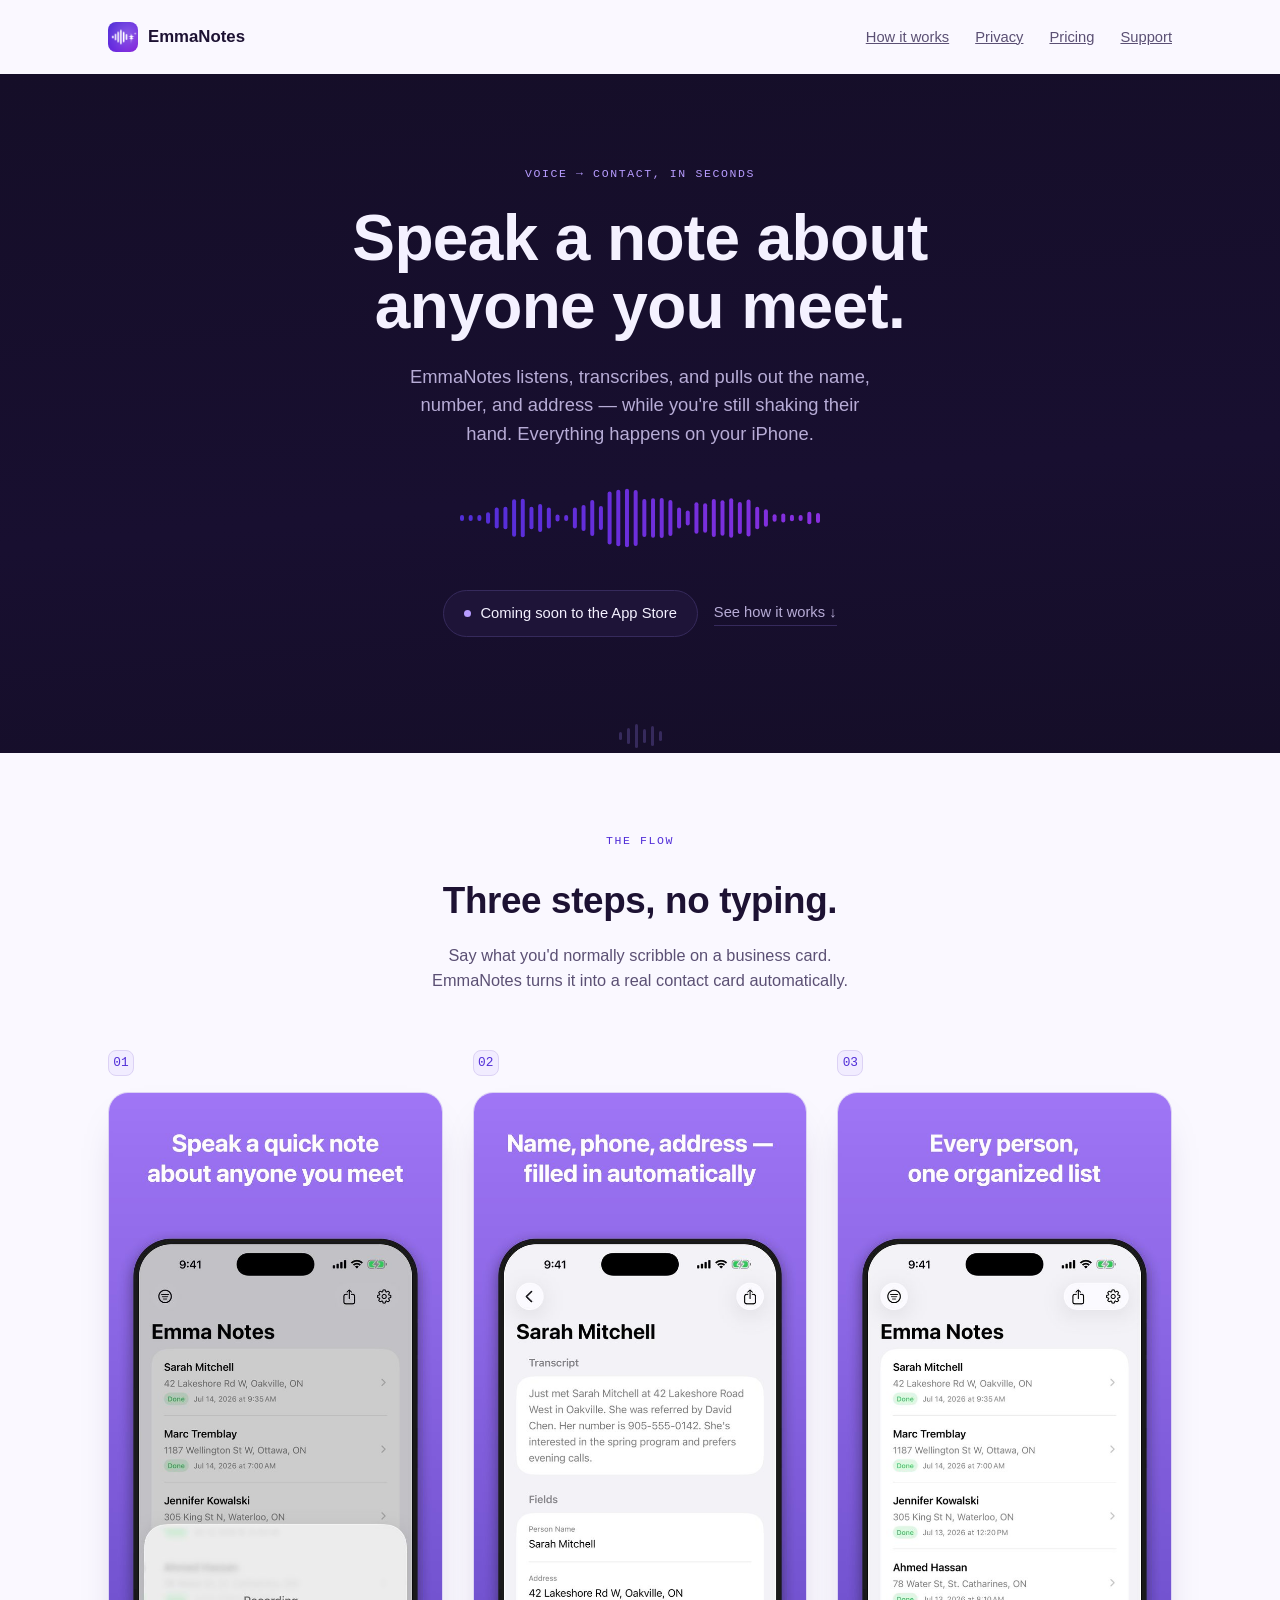
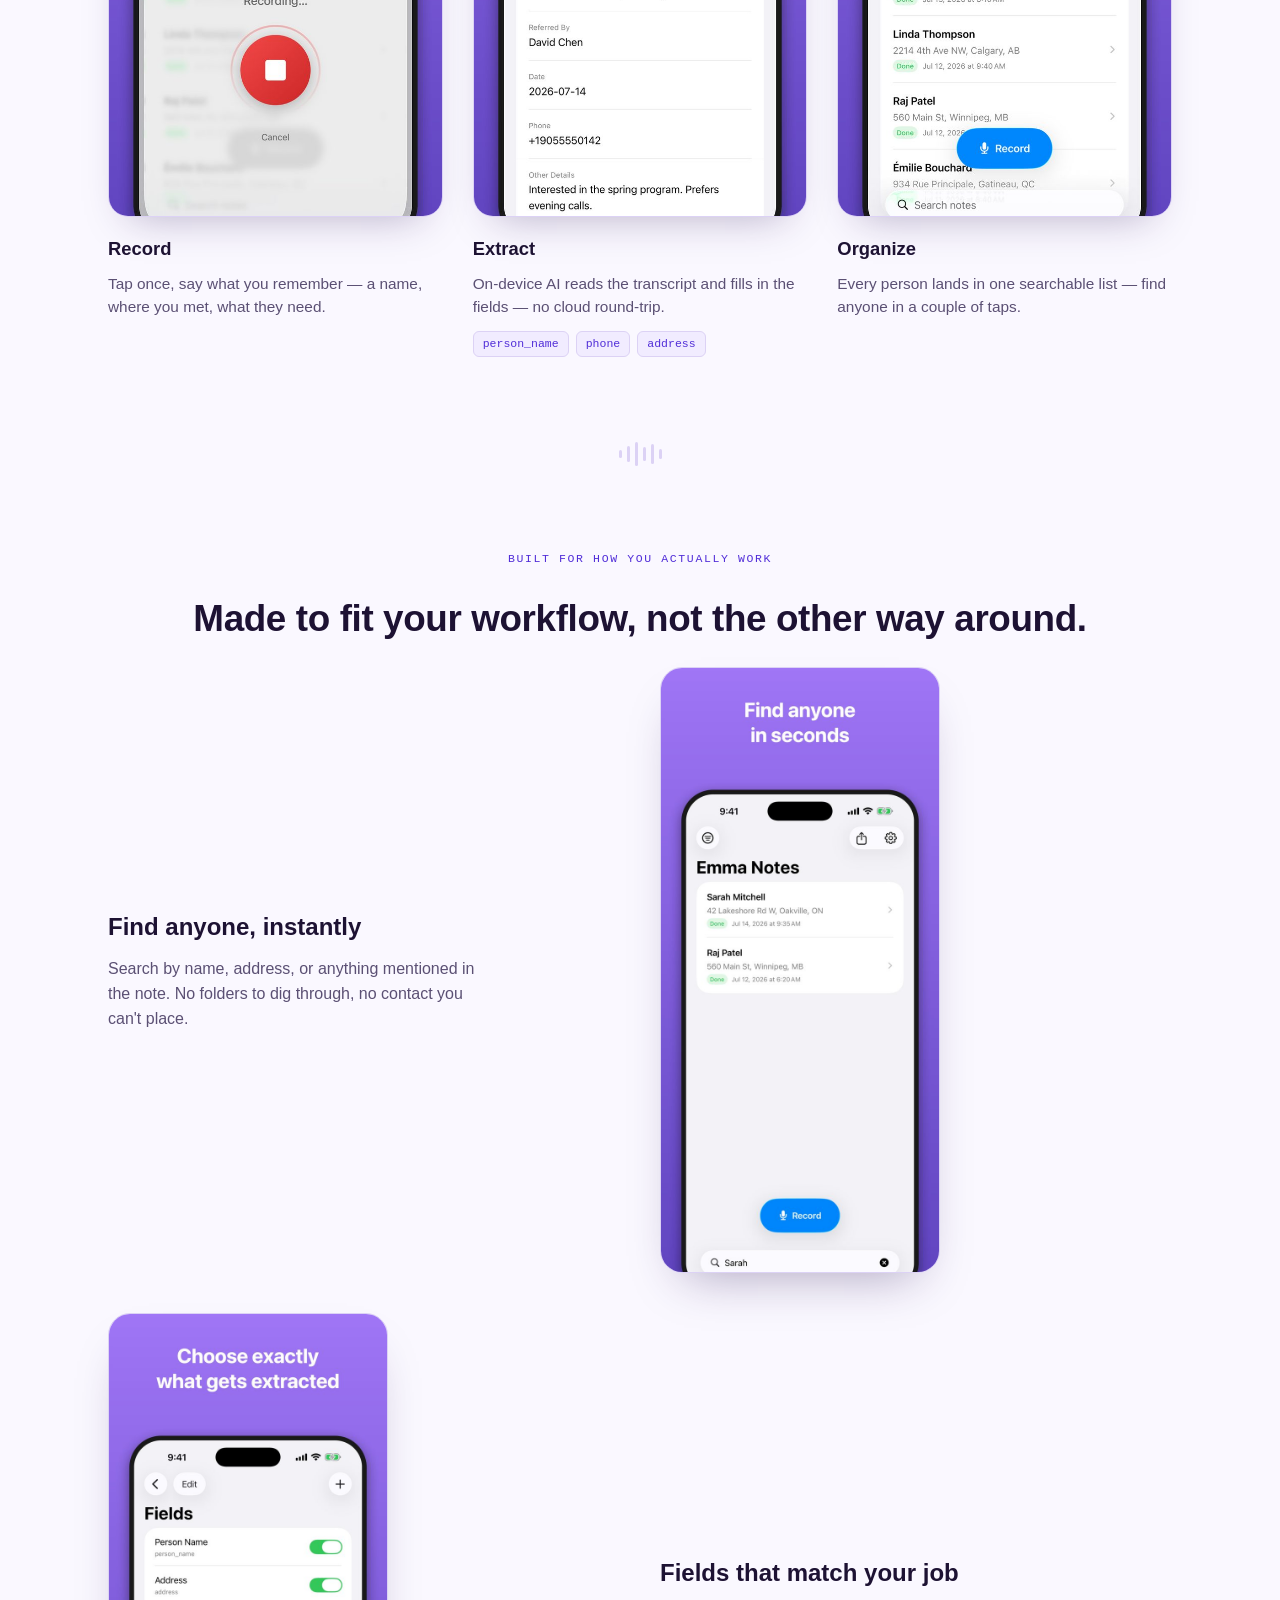
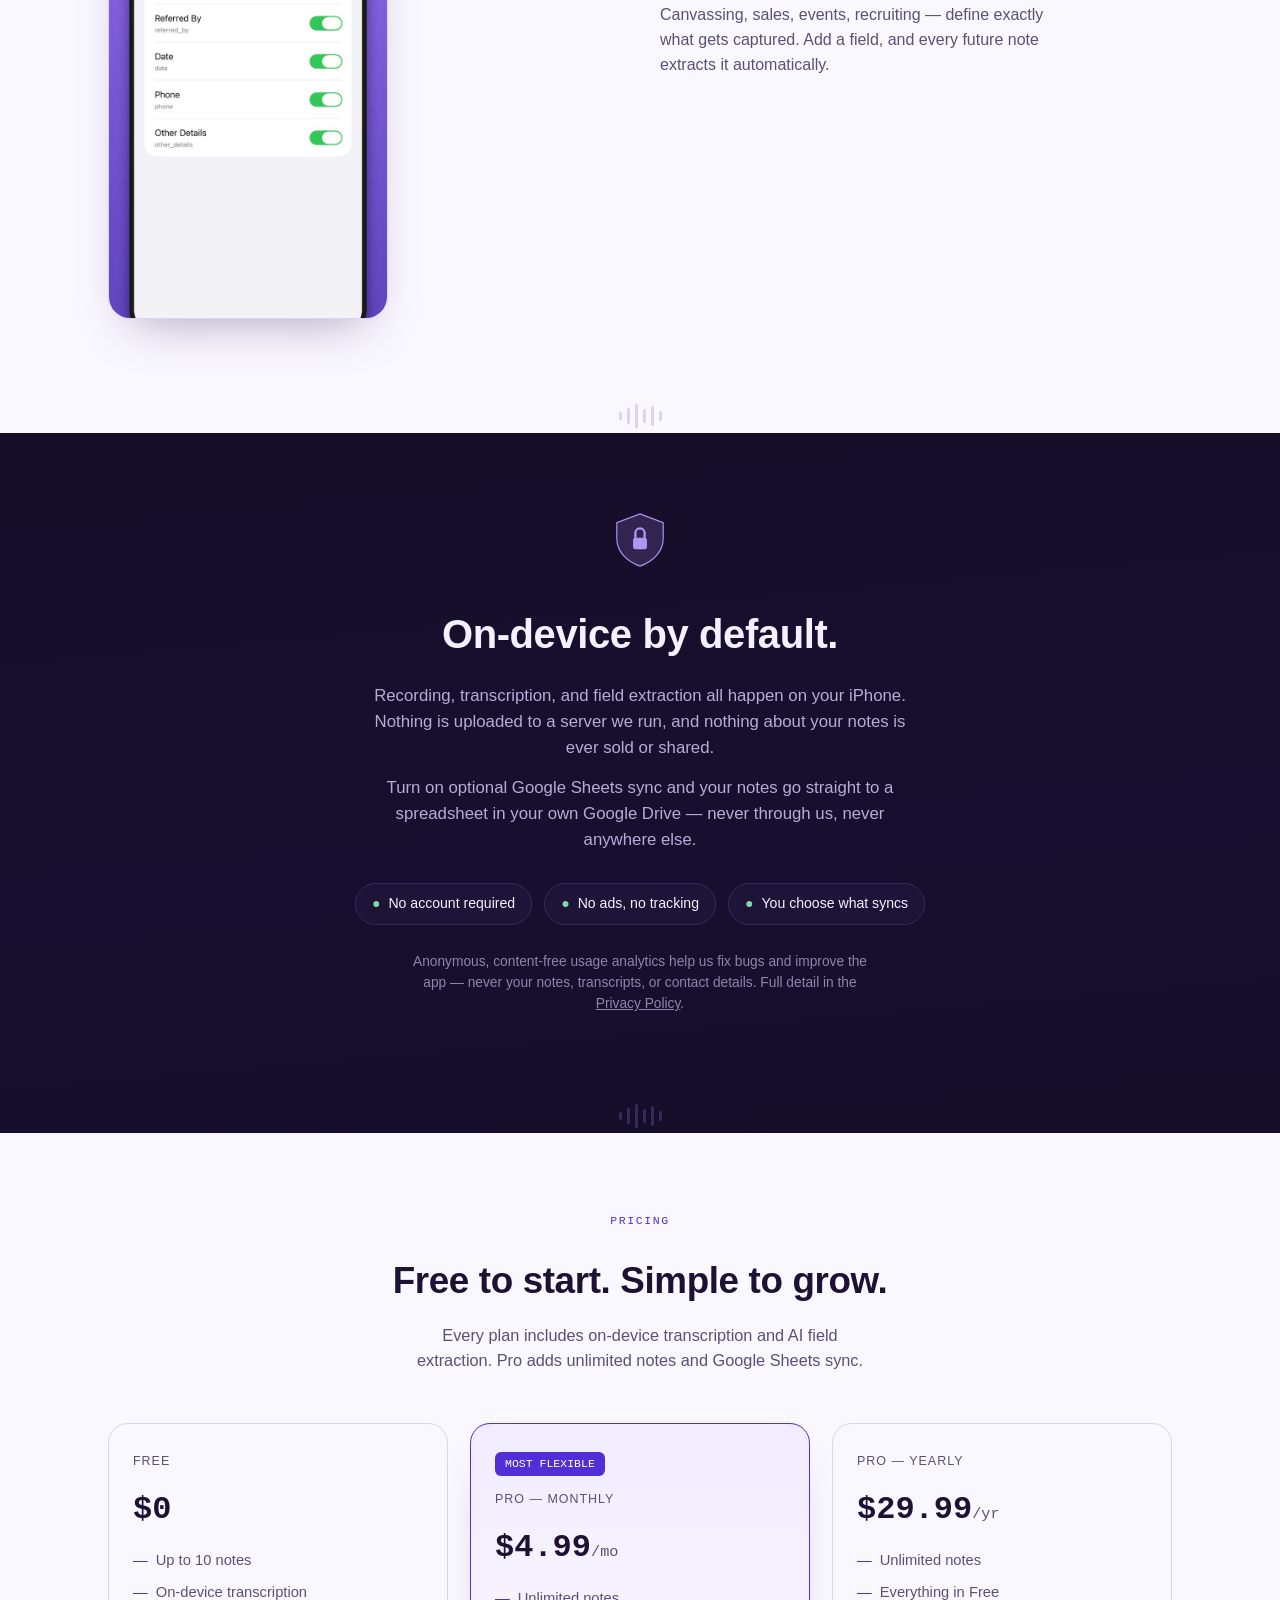
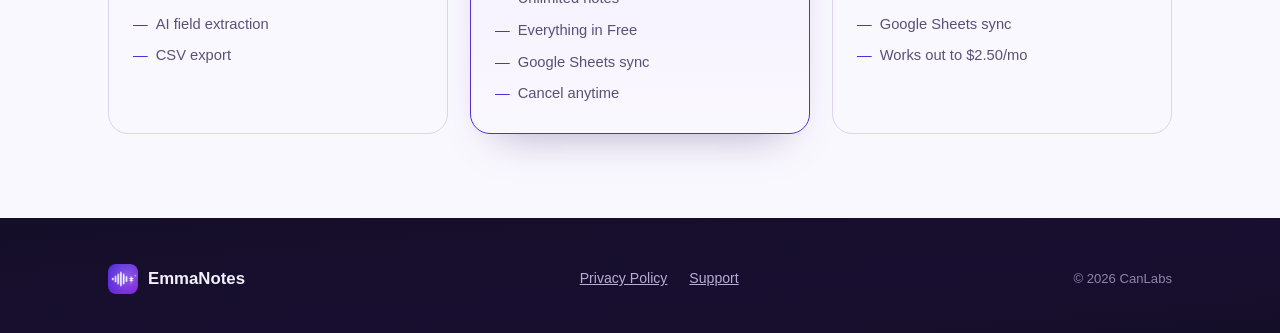
==== commit ce7823a3: "Fix monthly price: $4.99, not $7.99 (matches App Store Connect)" ====
--- a/index.html
+++ b/index.html
@@ -251,7 +251,7 @@
       <div class="plan pro">
         <span class="tier-label">MOST FLEXIBLE</span>
         <span class="kicker">Pro — Monthly</span>
-        <div class="price">$7.99<small>/mo</small></div>
+        <div class="price">$4.99<small>/mo</small></div>
         <ul>
           <li>Unlimited notes</li>
           <li>Everything in Free</li>
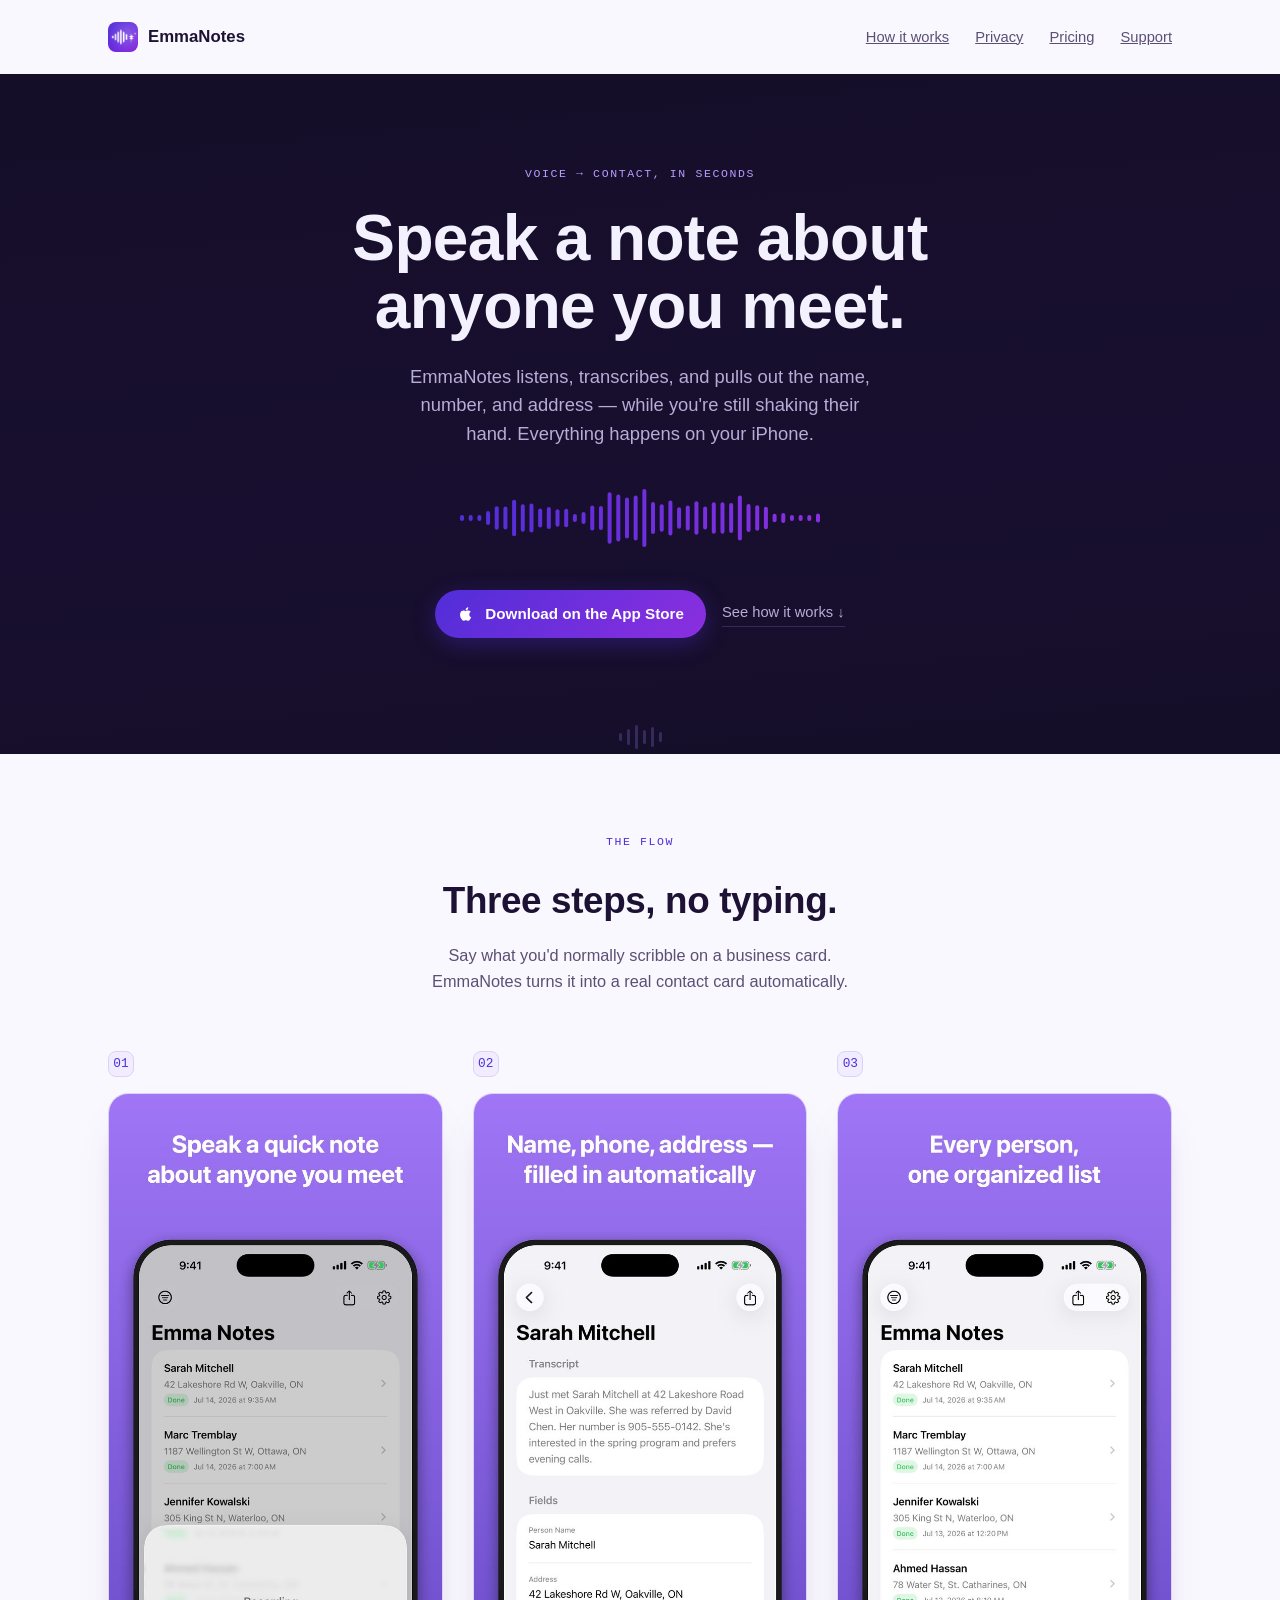
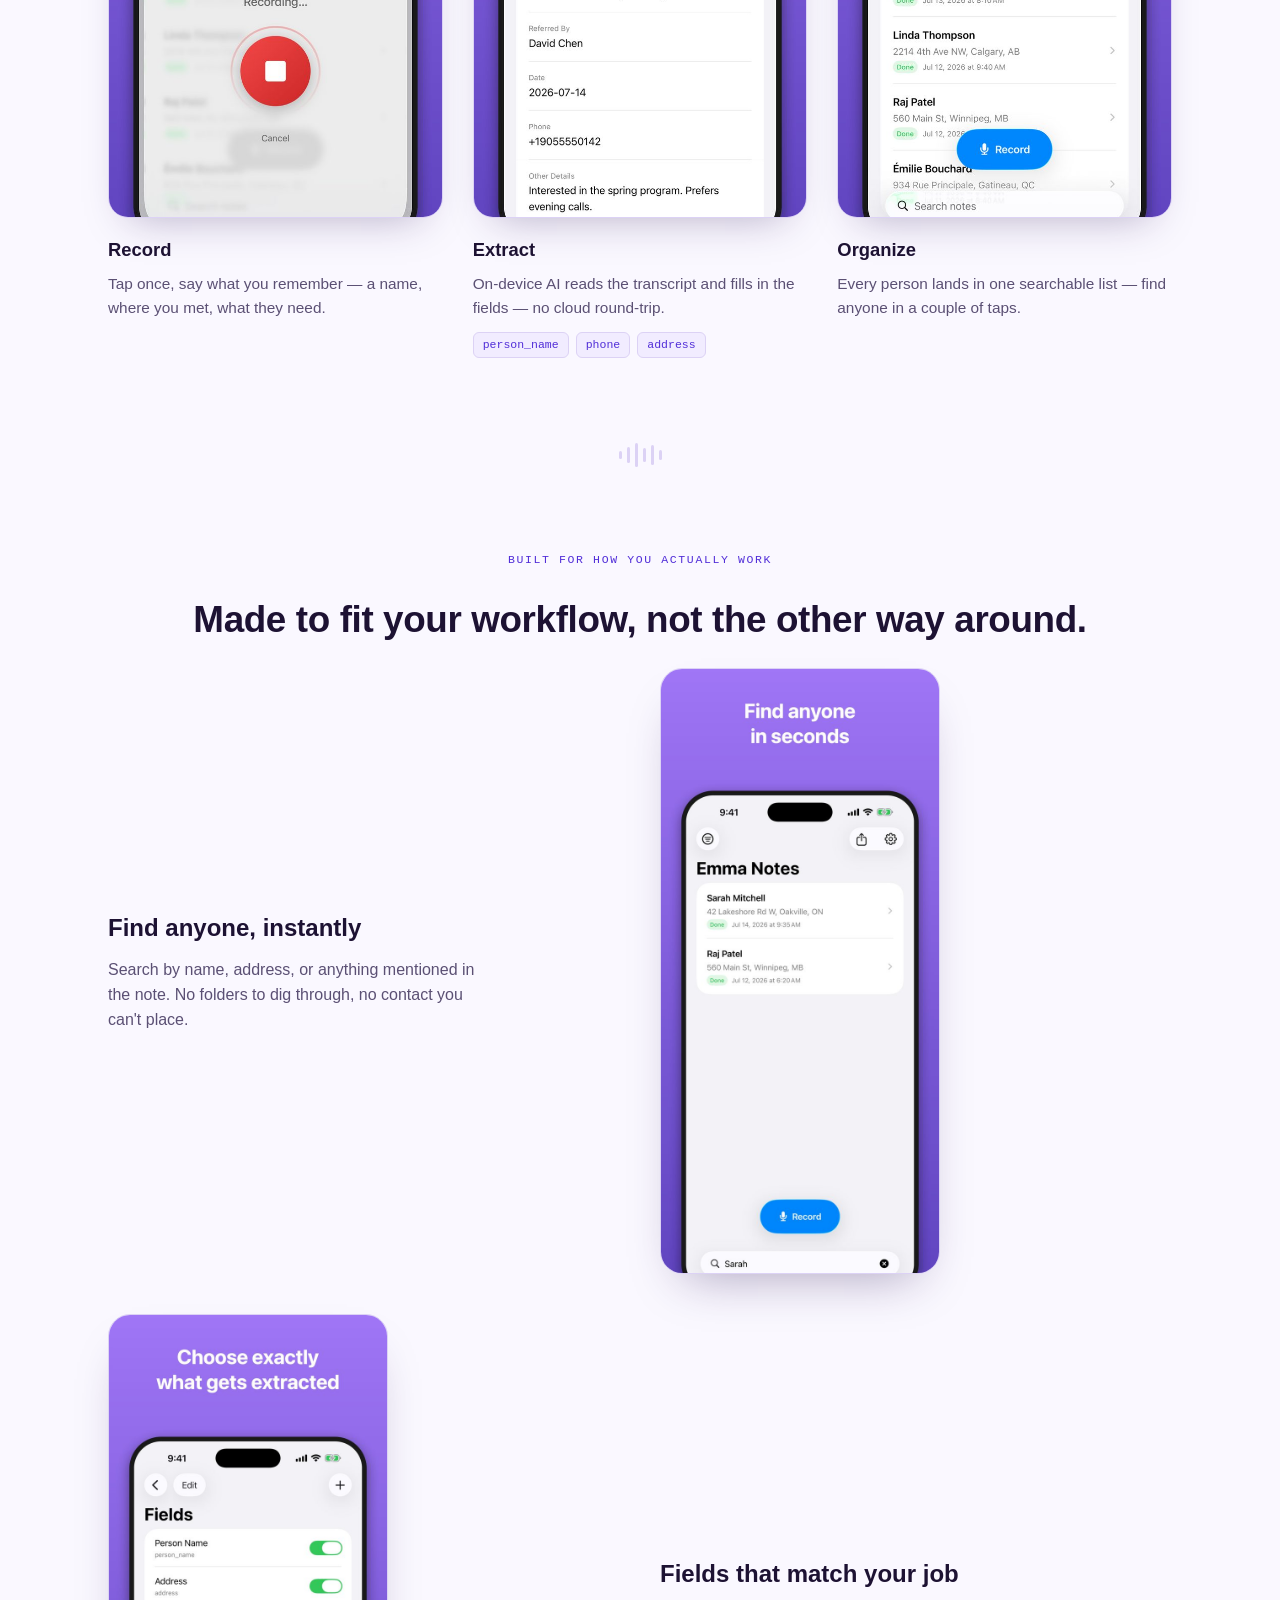
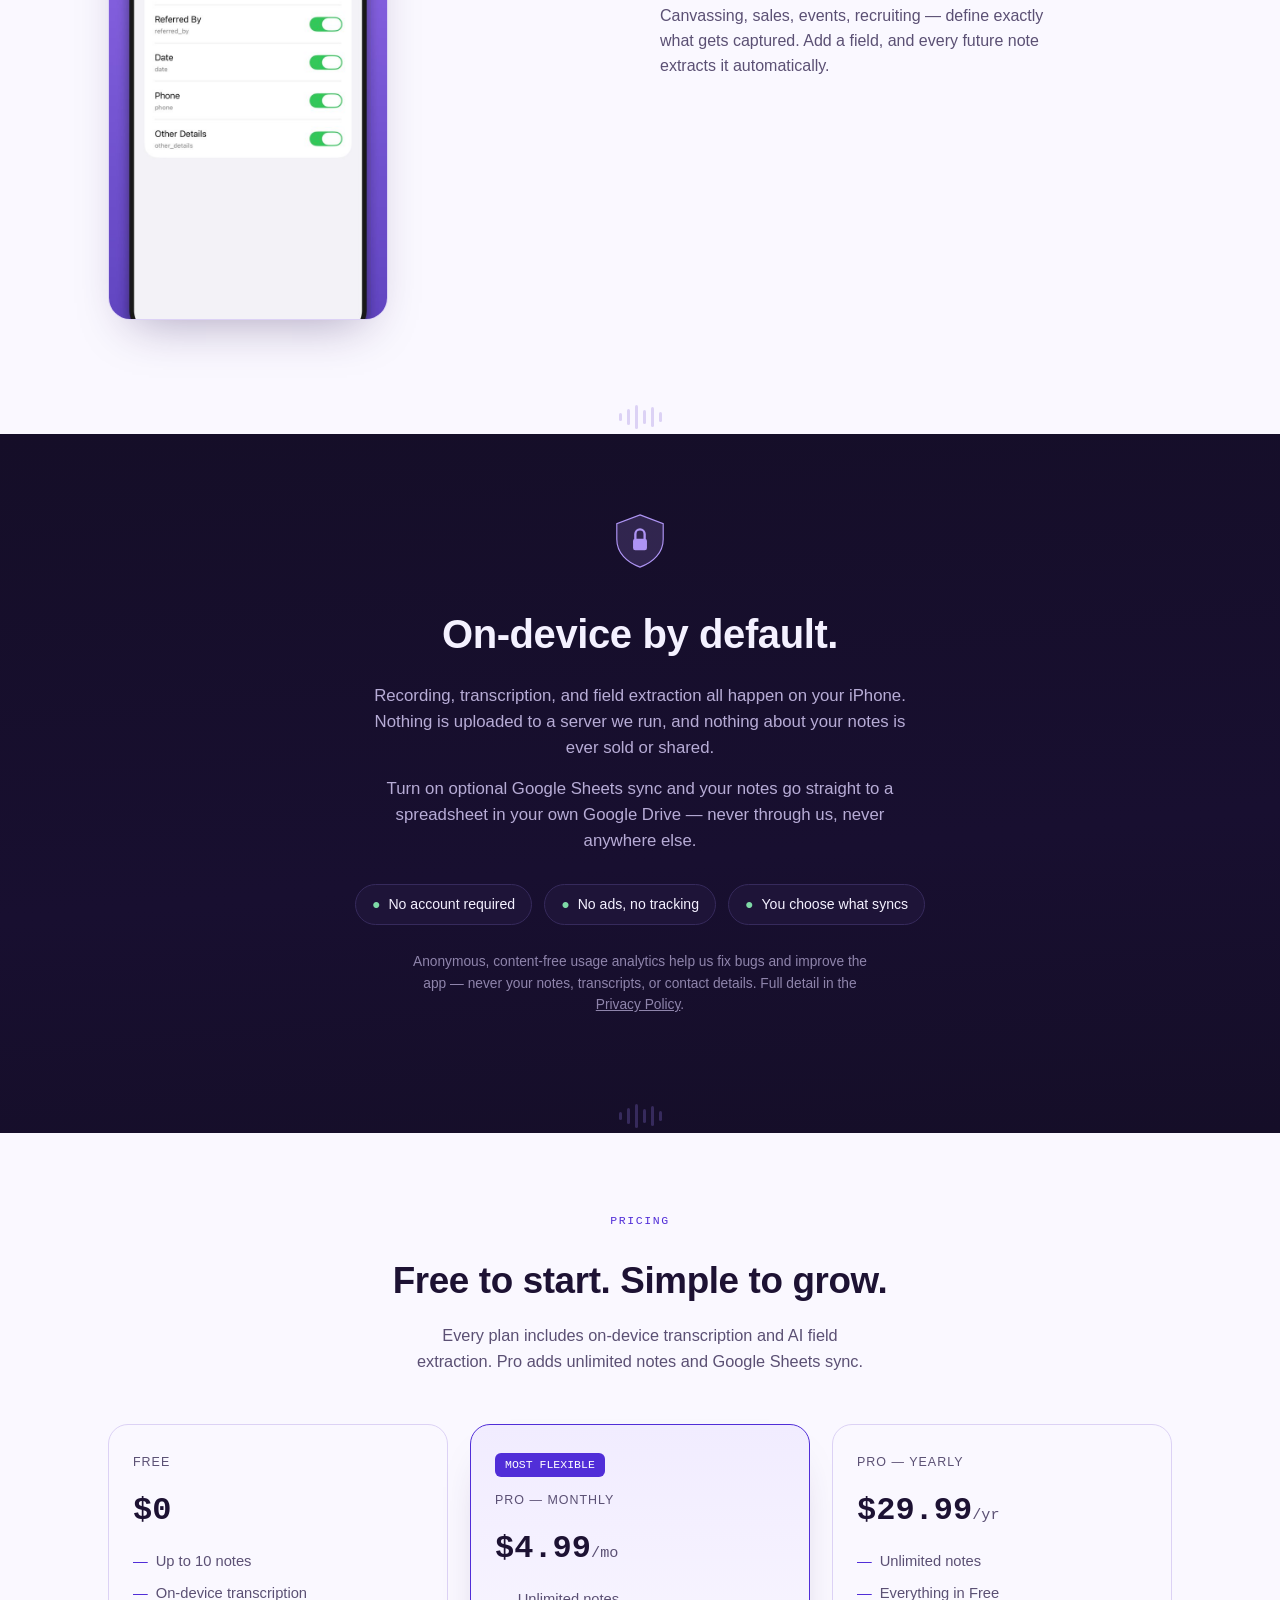
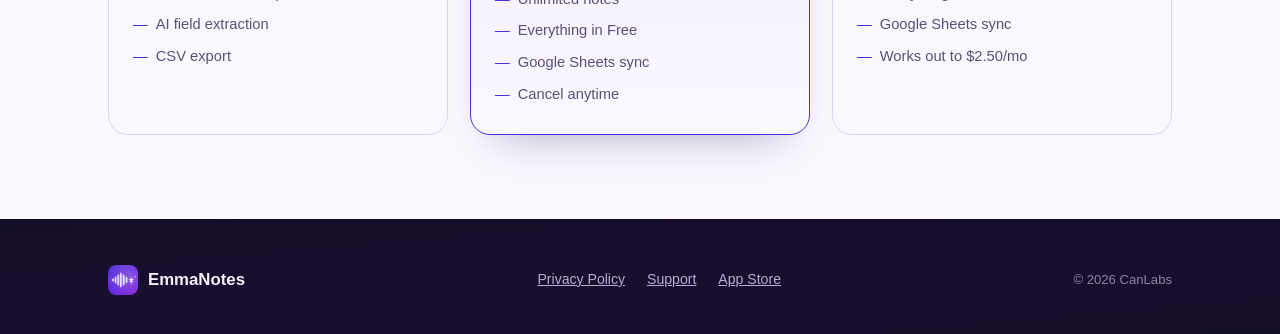
==== commit 205fd213: "Add App Store download link (replaces 'Coming soon' badge) Co-Authored-By: Claude Opus 5.5 <noreply@" ====
--- a/index.html
+++ b/index.html
@@ -20,15 +20,17 @@
   }
   canvas#wave { display: block; margin: 0 auto 36px; }
   .cta-row { display: flex; align-items: center; justify-content: center; gap: 16px; flex-wrap: wrap; margin-bottom: 12px; }
-  .badge-soon {
-    display: inline-flex; align-items: center; gap: 9px;
-    border: 1px solid var(--ink-line); border-radius: 999px; padding: 11px 20px;
-    font-size: 0.92rem; color: var(--text-on-ink);
-    background: var(--ink-raised);
-  }
-  .badge-soon .dot { width: 7px; height: 7px; border-radius: 50%; background: var(--violet-glow); animation: dot-pulse 1.8s ease-in-out infinite; }
-  @media (prefers-reduced-motion: reduce) { .badge-soon .dot { animation: none; } }
-  @keyframes dot-pulse { 0%,100% { opacity: 0.4; } 50% { opacity: 1; } }
+  .btn-store {
+    display: inline-flex; align-items: center; gap: 10px;
+    border-radius: 999px; padding: 12px 22px;
+    font-size: 0.95rem; font-weight: 600; color: #fff; text-decoration: none;
+    background: linear-gradient(135deg, var(--violet-deep), var(--violet-bright));
+    box-shadow: 0 6px 22px rgba(81, 46, 216, 0.35);
+    transition: transform 0.15s ease, box-shadow 0.15s ease;
+  }
+  .btn-store:hover { transform: translateY(-1px); box-shadow: 0 10px 28px rgba(81, 46, 216, 0.45); }
+  .btn-store svg { width: 18px; height: 18px; fill: currentColor; }
+  @media (prefers-reduced-motion: reduce) { .btn-store { transition: none; } .btn-store:hover { transform: none; } }
   .link-ghost {
     font-size: 0.92rem; color: var(--text-on-ink-dim); text-decoration: none; border-bottom: 1px solid var(--ink-line); padding-bottom: 2px;
   }
@@ -144,7 +146,10 @@
     <p class="sub">EmmaNotes listens, transcribes, and pulls out the name, number, and address — while you're still shaking their hand. Everything happens on your iPhone.</p>
     <canvas id="wave" width="360" height="72"></canvas>
     <div class="cta-row">
-      <span class="badge-soon"><span class="dot"></span> Coming soon to the App Store</span>
+      <a class="btn-store" href="https://apps.apple.com/ca/app/emmanotes/id6790657989" target="_blank" rel="noopener">
+        <svg viewBox="0 0 24 24" aria-hidden="true"><path d="M16.37 12.6c-.02-2.3 1.88-3.4 1.96-3.46-1.07-1.56-2.73-1.78-3.32-1.8-1.41-.14-2.76.83-3.48.83-.72 0-1.82-.81-3-.79-1.54.02-2.96.9-3.76 2.28-1.6 2.78-.41 6.9 1.15 9.16.76 1.1 1.67 2.34 2.86 2.3 1.15-.05 1.58-.74 2.97-.74 1.38 0 1.77.74 2.98.72 1.23-.02 2.01-1.12 2.76-2.23.87-1.28 1.23-2.52 1.25-2.58-.03-.01-2.4-.92-2.42-3.65zM14.1 5.86c.63-.77 1.06-1.83.94-2.89-.91.04-2.01.61-2.66 1.37-.58.67-1.09 1.75-.96 2.79 1.02.08 2.05-.52 2.68-1.27z"/></svg>
+        Download on the App Store
+      </a>
       <a class="link-ghost" href="#how">See how it works ↓</a>
     </div>
   </div>
@@ -279,6 +284,7 @@
     <div class="foot-links">
       <a href="privacy.html">Privacy Policy</a>
       <a href="support.html">Support</a>
+      <a href="https://apps.apple.com/ca/app/emmanotes/id6790657989" target="_blank" rel="noopener">App Store</a>
     </div>
     <div class="foot-copy">© 2026 CanLabs</div>
   </div>
